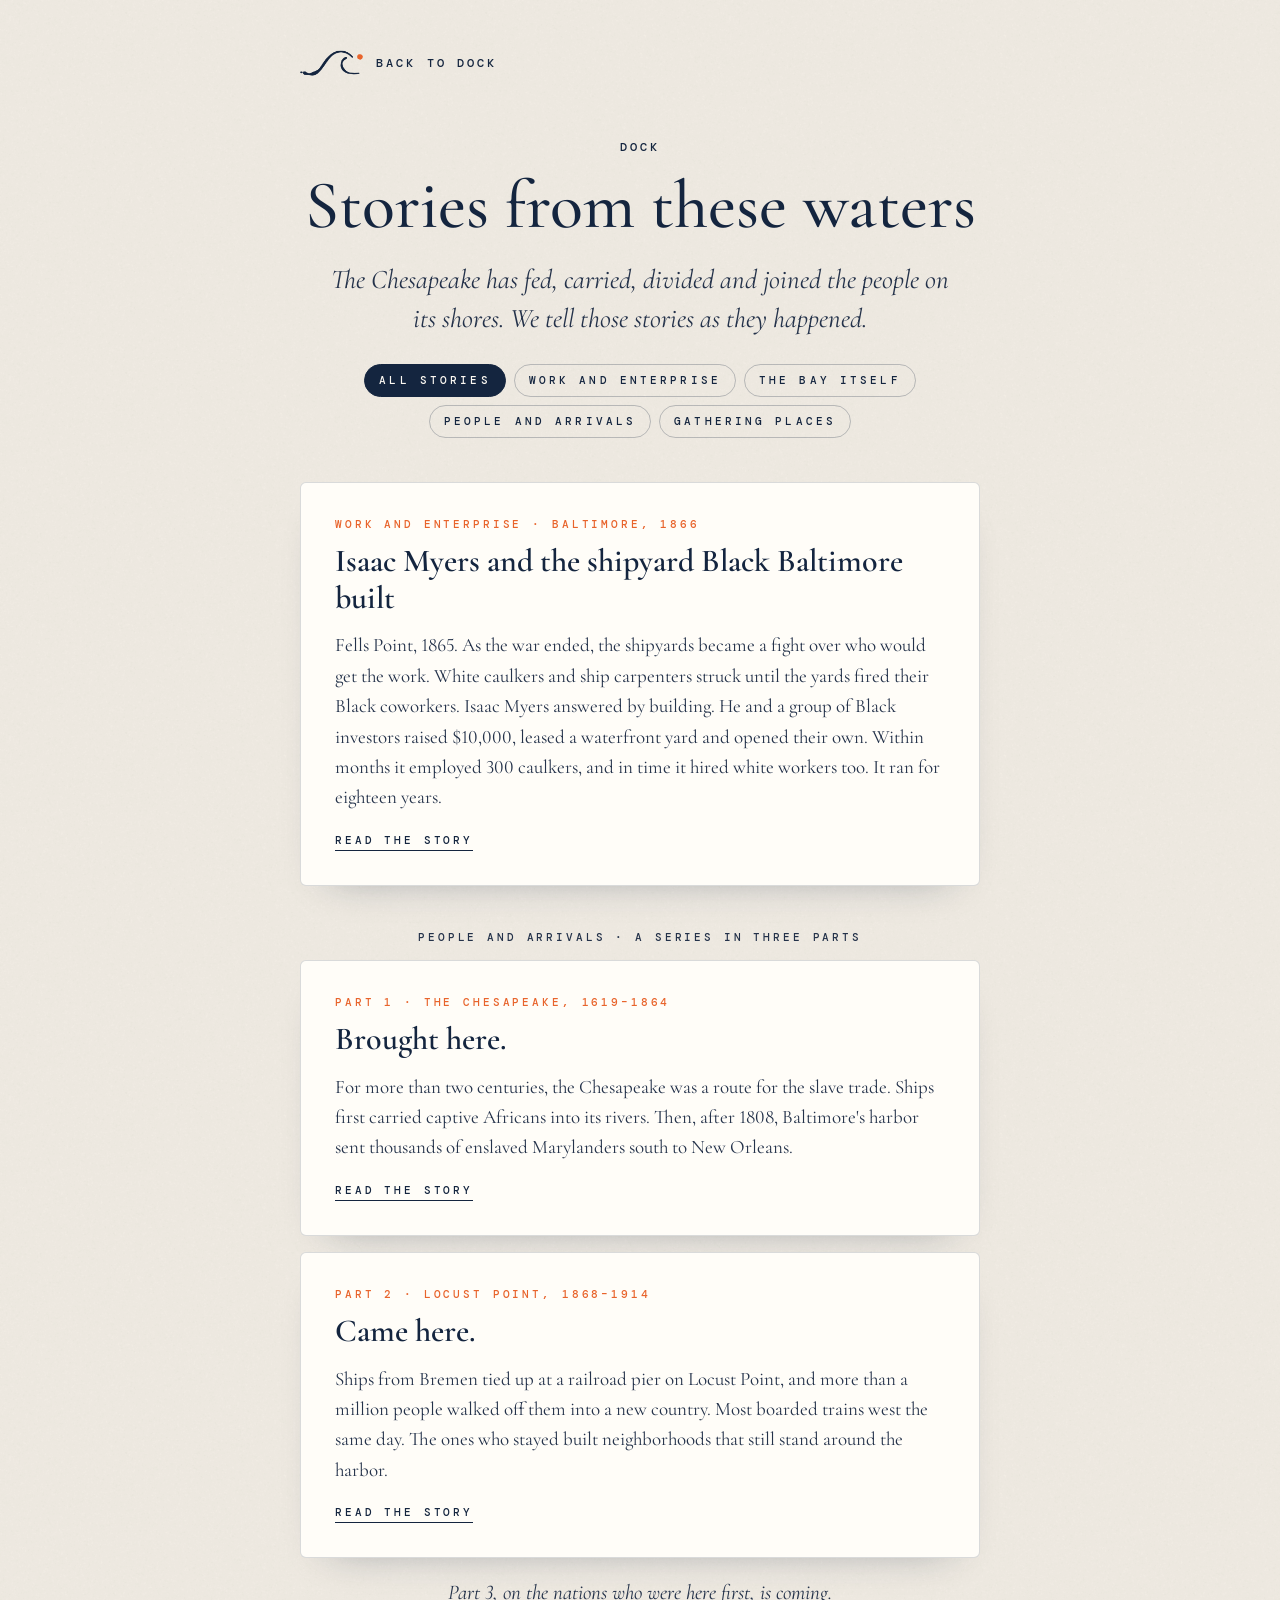
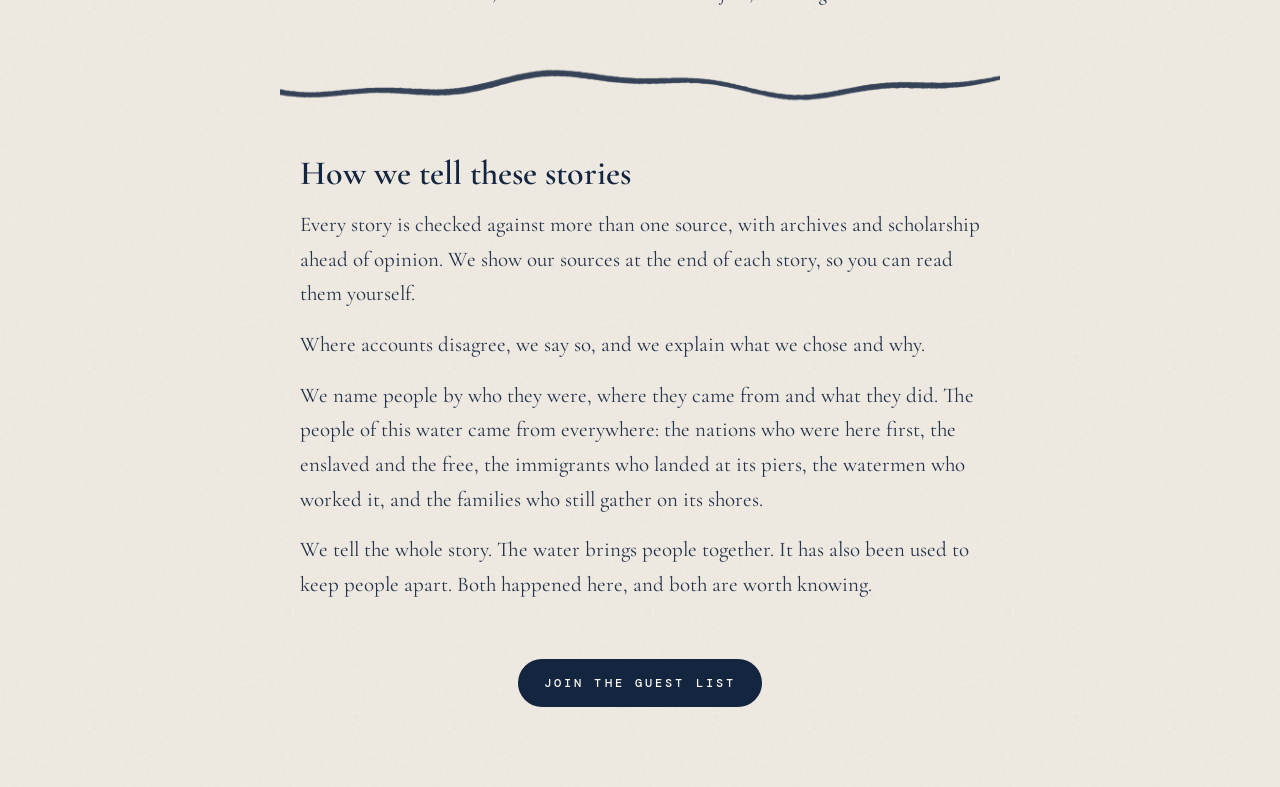
==== stories/index.html @ b16227e6 "Stories index: topic chips filter stories; swipe row on phones Co-Authored-By: Claude Opus 5.5 <nore" ====
<!doctype html>
<html lang="en">
<head>
<meta charset="utf-8">
<meta name="viewport" content="width=device-width, initial-scale=1">
<title>Stories from these waters · Dock</title>
<meta name="description" content="The Chesapeake has fed, carried, divided and joined the people on its shores. Dock tells those stories as they happened.">
<meta property="og:title" content="Stories from these waters">
<meta property="og:description" content="The Chesapeake has fed, carried, divided and joined the people on its shores. We tell those stories as they happened.">
<meta property="og:image" content="https://thedock.life/assets/share.jpg">
<link rel="icon" href="/assets/favicon.svg" type="image/svg+xml">
<link rel="preconnect" href="https://fonts.googleapis.com">
<link rel="preconnect" href="https://fonts.gstatic.com" crossorigin>
<link rel="stylesheet" href="https://fonts.googleapis.com/css2?family=Cormorant+Garamond:ital,wght@0,500;0,600;1,500&family=DM+Mono:wght@500&family=Pinyon+Script&display=swap">
<style>
*{box-sizing:border-box;margin:0;padding:0}
body{background:#F6F1E8 url(/assets/paper.png);background-blend-mode:multiply;color:#14253F;font-family:'Cormorant Garamond',Georgia,serif;font-variant-numeric:lining-nums;-webkit-font-smoothing:antialiased}
main{max-width:720px;margin:0 auto;padding:48px 20px 80px}
.k{font-family:'DM Mono',ui-monospace,monospace;font-weight:500;text-transform:uppercase;letter-spacing:.26em;font-size:12px}
a{color:inherit;text-underline-offset:3px}
.home{display:inline-flex;align-items:center;gap:12px;text-decoration:none}
.home svg{width:64px;height:auto}
header{margin:56px 0 44px;text-align:center}
h1{font-weight:500;font-size:clamp(44px,8vw,68px);line-height:1.04;margin:16px 0 18px}
.promise{font-style:italic;font-size:clamp(22px,3vw,27px);line-height:1.45;color:#24324A;max-width:620px;margin:0 auto}
.topics{display:flex;flex-wrap:wrap;justify-content:center;gap:8px;margin-top:26px}
.topics button{font:inherit;letter-spacing:inherit;text-transform:inherit;color:#14253F;background:transparent;border:1px solid rgba(20,37,63,.25);border-radius:999px;padding:9px 14px;font-size:10.5px;cursor:pointer;transition:background .25s ease,color .25s ease,border-color .25s ease}
@media (max-width:560px){
.topics{flex-wrap:nowrap;justify-content:flex-start;overflow-x:auto;margin:26px -20px 0;padding:2px 20px 6px;scrollbar-width:none;-webkit-overflow-scrolling:touch;scroll-snap-type:x proximity}
.topics::-webkit-scrollbar{display:none}
.topics button{flex:0 0 auto;scroll-snap-align:start}
}
.topics button:hover{border-color:#14253F}
.topics button[aria-pressed="true"]{background:#14253F;color:#FBF8F2;border-color:#14253F}
.topics button:focus-visible{outline:2px solid #E8642C;outline-offset:2px}
.grp{transition:opacity .35s ease}
.grp+.grp{margin-top:0}
.grp[data-topic="work"]+.grp .series{margin-top:44px}
.grp.empty{display:none}
.list.filtered .grp.empty.on{display:block}
.list.filtered .grp.empty.on .soon{margin-top:0;padding:28px 0 8px}
.list.filtered .grp:not(.on){display:none}
.list.filtered .grp.on .series{margin-top:0}
.list.fade .grp{opacity:0}
.storycard{display:block;text-decoration:none;color:inherit;background:#FFFDF8;border:1px solid rgba(20,37,63,.16);border-radius:6px;padding:clamp(22px,5vw,34px);box-shadow:0 18px 40px -30px rgba(20,37,63,.45);transition:transform .3s ease,box-shadow .3s ease}
.storycard:hover{transform:translateY(-2px);box-shadow:0 22px 44px -28px rgba(20,37,63,.5)}
.storycard .tag{display:block;color:#E8642C;font-size:11px}
.storycard .t{display:block;font-weight:600;font-size:clamp(26px,4vw,32px);line-height:1.15;margin:12px 0 14px}
.storycard .x{display:block;font-size:19px;line-height:1.6;color:#24324A}
.storycard .go{display:inline-block;margin-top:20px;border-bottom:1px solid currentColor;padding-bottom:3px;font-size:11px}
.series{text-align:center;margin:44px 0 16px;color:#24324A;font-size:11px}
.storycard+.storycard{margin-top:16px}
.soon{margin-top:22px;text-align:center;font-style:italic;font-size:21px;color:#24324A}
.divider{display:block;width:calc(100% + 40px);margin:60px -20px 0;max-height:40px;object-fit:cover;opacity:.85}
h2{font-weight:600;font-size:clamp(28px,4vw,34px);margin:48px 0 14px}
.how p{font-size:21px;line-height:1.65;color:#24324A}
.how p+p{margin-top:16px}
.end{margin-top:56px;text-align:center}
.end a{display:inline-block;text-decoration:none;color:#FBF8F2;background:#14253F;border-radius:999px;padding:16px 26px}
</style>
</head>
<body>
<main>
  <a class="home k" href="/"><svg viewBox="-2 0 274 128" aria-hidden="true"><image href="/assets/web-stroke-navy.png" x="-2" y="0" width="274" height="128"/><image href="/assets/web-dot.png" x="-2" y="0" width="274" height="128"/></svg>Back to Dock</a>

  <header>
    <div class="k">Dock</div>
    <h1>Stories from these waters</h1>
    <p class="promise">The Chesapeake has fed, carried, divided and joined the people on its shores. We tell those stories as they happened.</p>
    <div class="topics k" role="group" aria-label="Filter stories by topic">
      <button type="button" data-f="all" aria-pressed="true">All stories</button>
      <button type="button" data-f="work" aria-pressed="false">Work and enterprise</button>
      <button type="button" data-f="bay" aria-pressed="false">The Bay itself</button>
      <button type="button" data-f="people" aria-pressed="false">People and arrivals</button>
      <button type="button" data-f="gathering" aria-pressed="false">Gathering places</button>
    </div>
  </header>

  <div class="list" id="list">
  <div class="grp" data-topic="work">
  <a class="storycard" href="/stories/isaac-myers">
    <span class="k tag">Work and enterprise · <span style="white-space:nowrap">Baltimore, 1866</span></span>
    <span class="t">Isaac Myers and the shipyard Black Baltimore built</span>
    <span class="x">Fells Point, 1865. As the war ended, the shipyards became a fight over who would get the work. White caulkers and ship carpenters struck until the yards fired their Black coworkers. Isaac Myers answered by building. He and a group of Black investors raised $10,000, leased a waterfront yard and opened their own. Within months it employed 300 caulkers, and in time it hired white workers too. It ran for eighteen years.</span>
    <span class="k go">Read the story</span>
  </a>
  </div>
  <div class="grp" data-topic="people">
  <p class="series k">People and arrivals · a series in three parts</p>
  <a class="storycard" href="/stories/brought-here">
    <span class="k tag"><span style="white-space:nowrap">Part 1 · The Chesapeake,</span> <span style="white-space:nowrap">1619–1864</span></span>
    <span class="t">Brought here.</span>
    <span class="x">For more than two centuries, the Chesapeake was a route for the slave trade. Ships first carried captive Africans into its rivers. Then, after 1808, Baltimore's harbor sent thousands of enslaved Marylanders south to New Orleans.</span>
    <span class="k go">Read the story</span>
  </a>
  <a class="storycard" href="/stories/came-here">
    <span class="k tag">Part 2 · Locust Point, 1868–1914</span>
    <span class="t">Came here.</span>
    <span class="x">Ships from Bremen tied up at a railroad pier on Locust Point, and more than a million people walked off them into a new country. Most boarded trains west the same day. The ones who stayed built neighborhoods that still stand around the harbor.</span>
    <span class="k go">Read the story</span>
  </a>
  <p class="soon">Part 3, on the nations who were here first, is coming.</p>
  </div>
  <div class="grp empty" data-topic="bay"><p class="soon">The first story on the Bay itself is coming.</p></div>
  <div class="grp empty" data-topic="gathering"><p class="soon">The first story on gathering places is coming.</p></div>
  </div>

  <img class="divider" src="/assets/horizon.png" alt="">

  <section class="how">
    <h2>How we tell these stories</h2>
    <p>Every story is checked against more than one source, with archives and scholarship ahead of opinion. We show our sources at the end of each story, so you can read them yourself.</p>
    <p>Where accounts disagree, we say so, and we explain what we chose and why.</p>
    <p>We name people by who they were, where they came from and what they did. The people of this water came from everywhere: the nations who were here first, the enslaved and the free, the immigrants who landed at its piers, the watermen who worked it, and the families who still gather on its shores.</p>
    <p>We tell the whole story. The water brings people together. It has also been used to keep people apart. Both happened here, and both are worth knowing.</p>
  </section>

  <div class="end"><a class="k" href="/#join">Join the guest list</a></div>
</main>
<script>
(function(){
  var list=document.getElementById('list'),btns=[].slice.call(document.querySelectorAll('.topics button')),grps=[].slice.call(list.querySelectorAll('.grp'));
  function apply(f,push){
    btns.forEach(function(b){b.setAttribute('aria-pressed',b.dataset.f===f?'true':'false')});
    list.classList.add('fade');
    setTimeout(function(){
      list.classList.toggle('filtered',f!=='all');
      grps.forEach(function(g){g.classList.toggle('on',g.dataset.topic===f)});
      list.classList.remove('fade');
    },180);
    if(push){try{history.replaceState(null,'',f==='all'?location.pathname:'#'+f)}catch(e){}}
  }
  btns.forEach(function(b){b.addEventListener('click',function(){apply(b.dataset.f,true)})});
  var h=location.hash.slice(1);
  if(['work','bay','people','gathering'].indexOf(h)>-1)apply(h,false);
})();
</script>
</body>
</html>
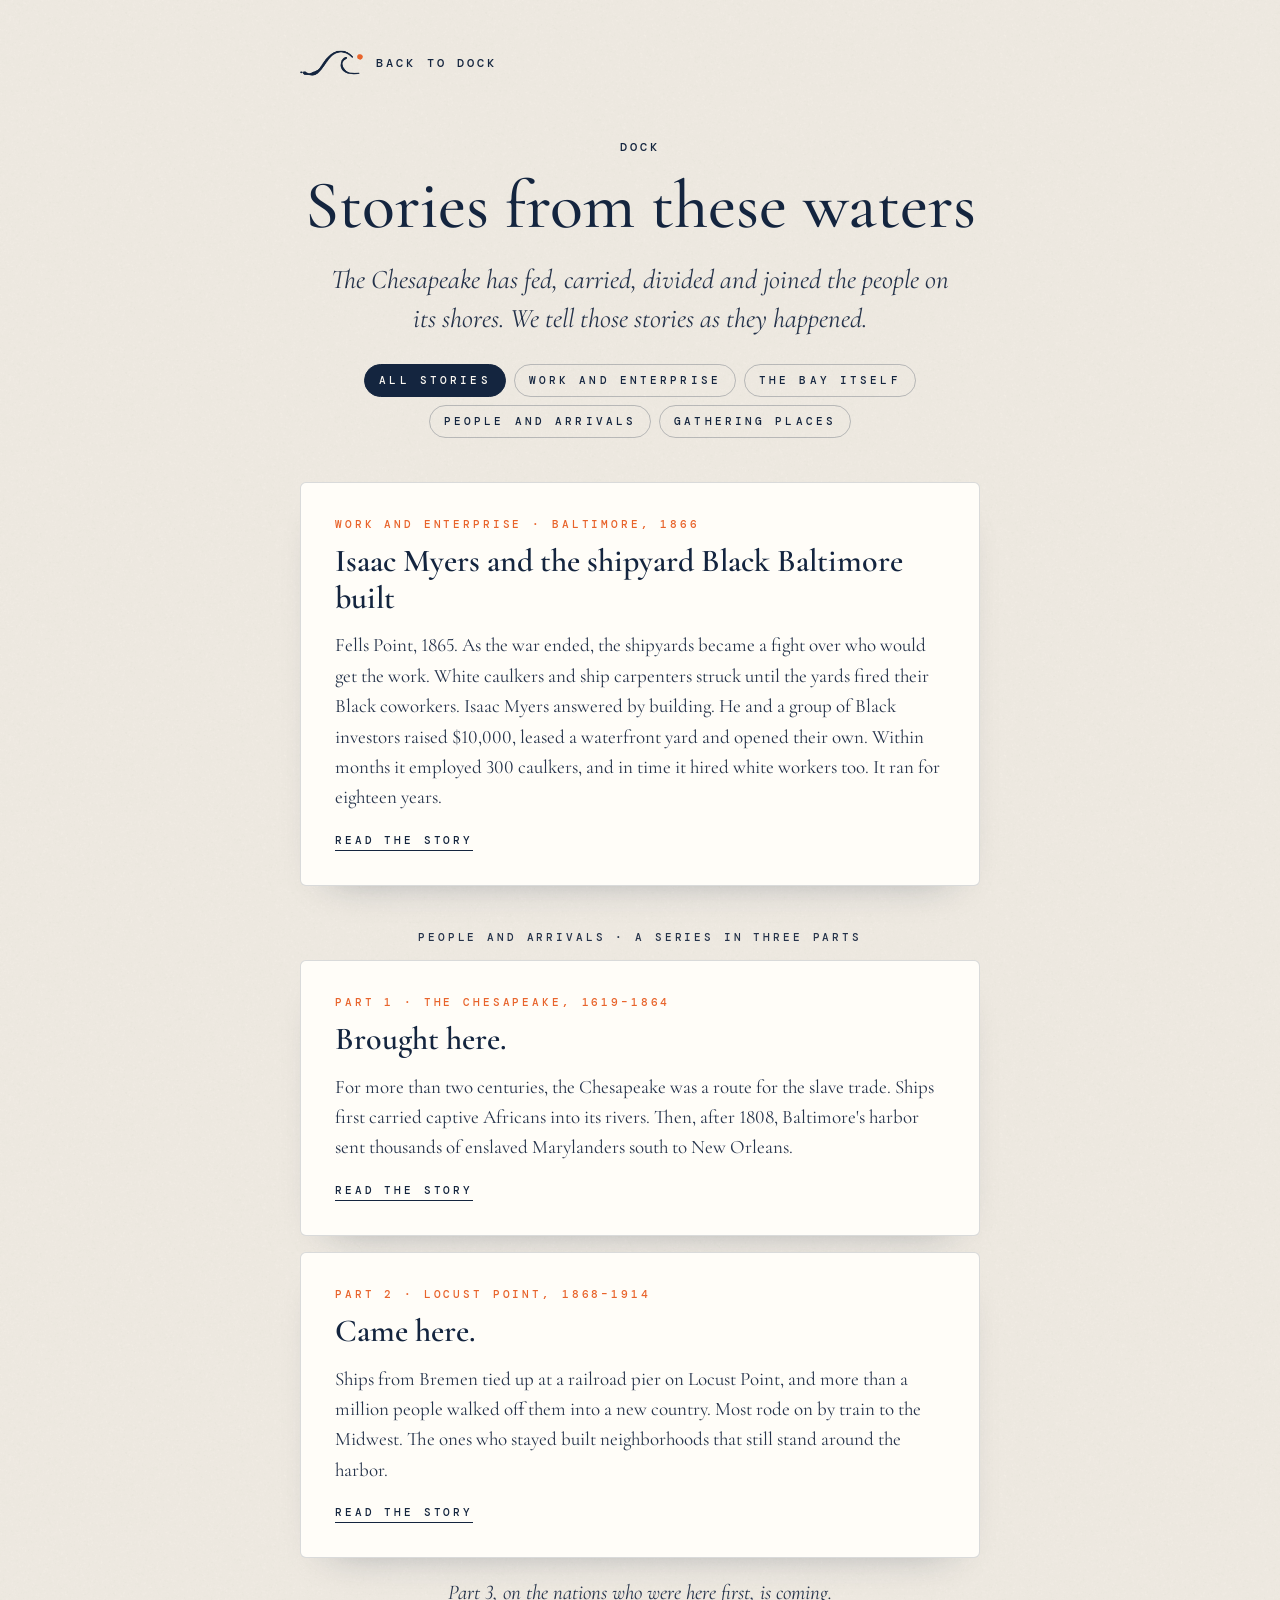
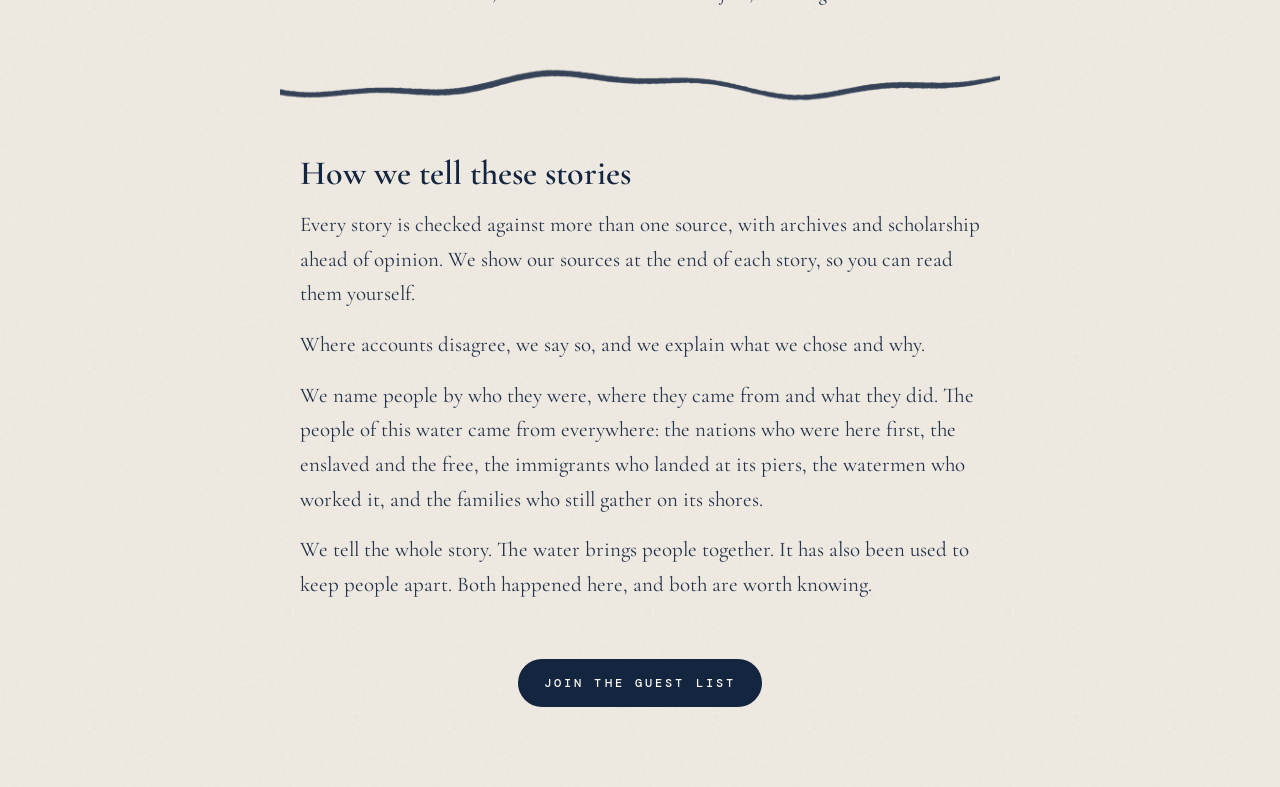
==== commit 12543ede: "Citations: re-point, add sources and trim details per citation check Co-Authored-By: Claude Opus 5.5" ====
--- a/stories/index.html
+++ b/stories/index.html
@@ -96,7 +96,7 @@
   <a class="storycard" href="/stories/came-here">
     <span class="k tag">Part 2 · Locust Point, 1868–1914</span>
     <span class="t">Came here.</span>
-    <span class="x">Ships from Bremen tied up at a railroad pier on Locust Point, and more than a million people walked off them into a new country. Most boarded trains west the same day. The ones who stayed built neighborhoods that still stand around the harbor.</span>
+    <span class="x">Ships from Bremen tied up at a railroad pier on Locust Point, and more than a million people walked off them into a new country. Most rode on by train to the Midwest. The ones who stayed built neighborhoods that still stand around the harbor.</span>
     <span class="k go">Read the story</span>
   </a>
   <p class="soon">Part 3, on the nations who were here first, is coming.</p>
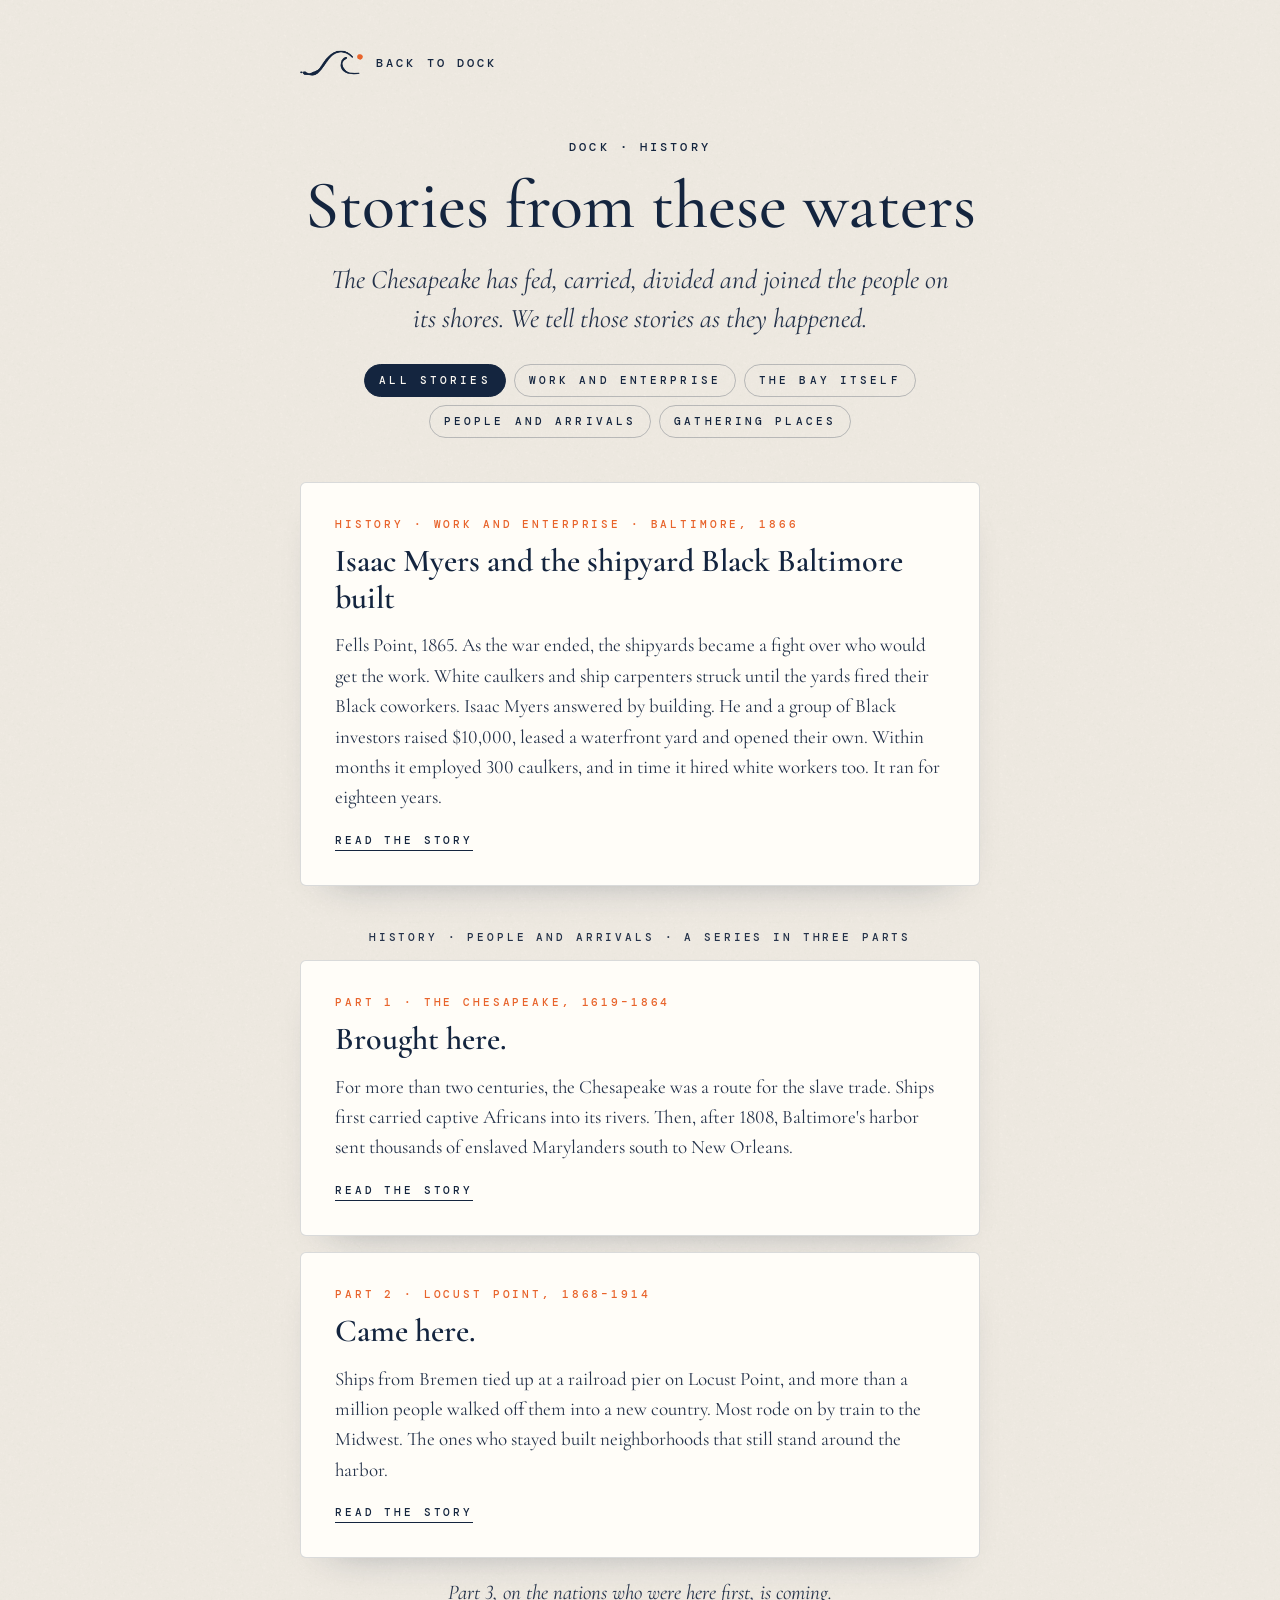
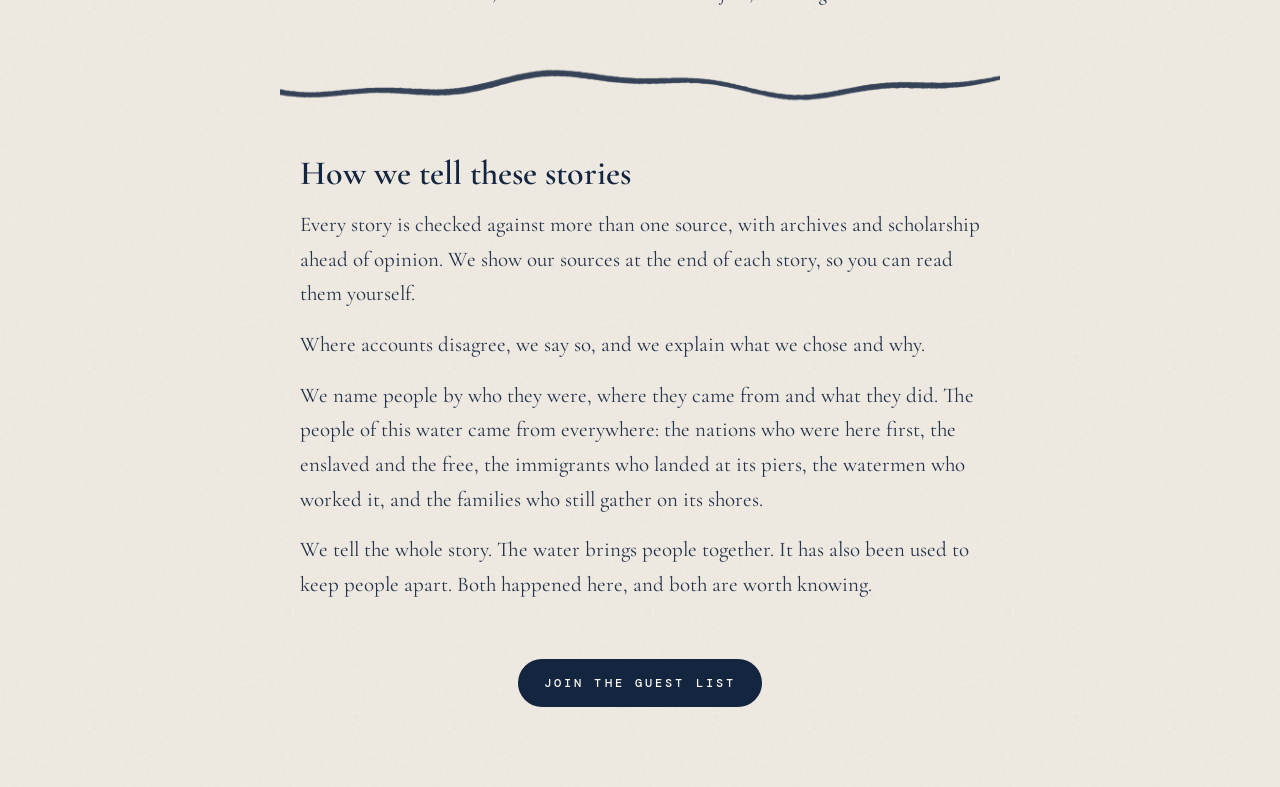
==== commit 8dab2277: "Label stories as History across series pages, index and home Co-Authored-By: Claude Opus 5.5 <norepl" ====
--- a/stories/index.html
+++ b/stories/index.html
@@ -64,7 +64,7 @@
   <a class="home k" href="/"><svg viewBox="-2 0 274 128" aria-hidden="true"><image href="/assets/web-stroke-navy.png" x="-2" y="0" width="274" height="128"/><image href="/assets/web-dot.png" x="-2" y="0" width="274" height="128"/></svg>Back to Dock</a>
 
   <header>
-    <div class="k">Dock</div>
+    <div class="k">Dock · History</div>
     <h1>Stories from these waters</h1>
     <p class="promise">The Chesapeake has fed, carried, divided and joined the people on its shores. We tell those stories as they happened.</p>
     <div class="topics k" role="group" aria-label="Filter stories by topic">
@@ -79,14 +79,14 @@
   <div class="list" id="list">
   <div class="grp" data-topic="work">
   <a class="storycard" href="/stories/isaac-myers">
-    <span class="k tag">Work and enterprise · <span style="white-space:nowrap">Baltimore, 1866</span></span>
+    <span class="k tag">History · Work and enterprise · <span style="white-space:nowrap">Baltimore, 1866</span></span>
     <span class="t">Isaac Myers and the shipyard Black Baltimore built</span>
     <span class="x">Fells Point, 1865. As the war ended, the shipyards became a fight over who would get the work. White caulkers and ship carpenters struck until the yards fired their Black coworkers. Isaac Myers answered by building. He and a group of Black investors raised $10,000, leased a waterfront yard and opened their own. Within months it employed 300 caulkers, and in time it hired white workers too. It ran for eighteen years.</span>
     <span class="k go">Read the story</span>
   </a>
   </div>
   <div class="grp" data-topic="people">
-  <p class="series k">People and arrivals · a series in three parts</p>
+  <p class="series k">History · People and arrivals · a series in three parts</p>
   <a class="storycard" href="/stories/brought-here">
     <span class="k tag"><span style="white-space:nowrap">Part 1 · The Chesapeake,</span> <span style="white-space:nowrap">1619–1864</span></span>
     <span class="t">Brought here.</span>
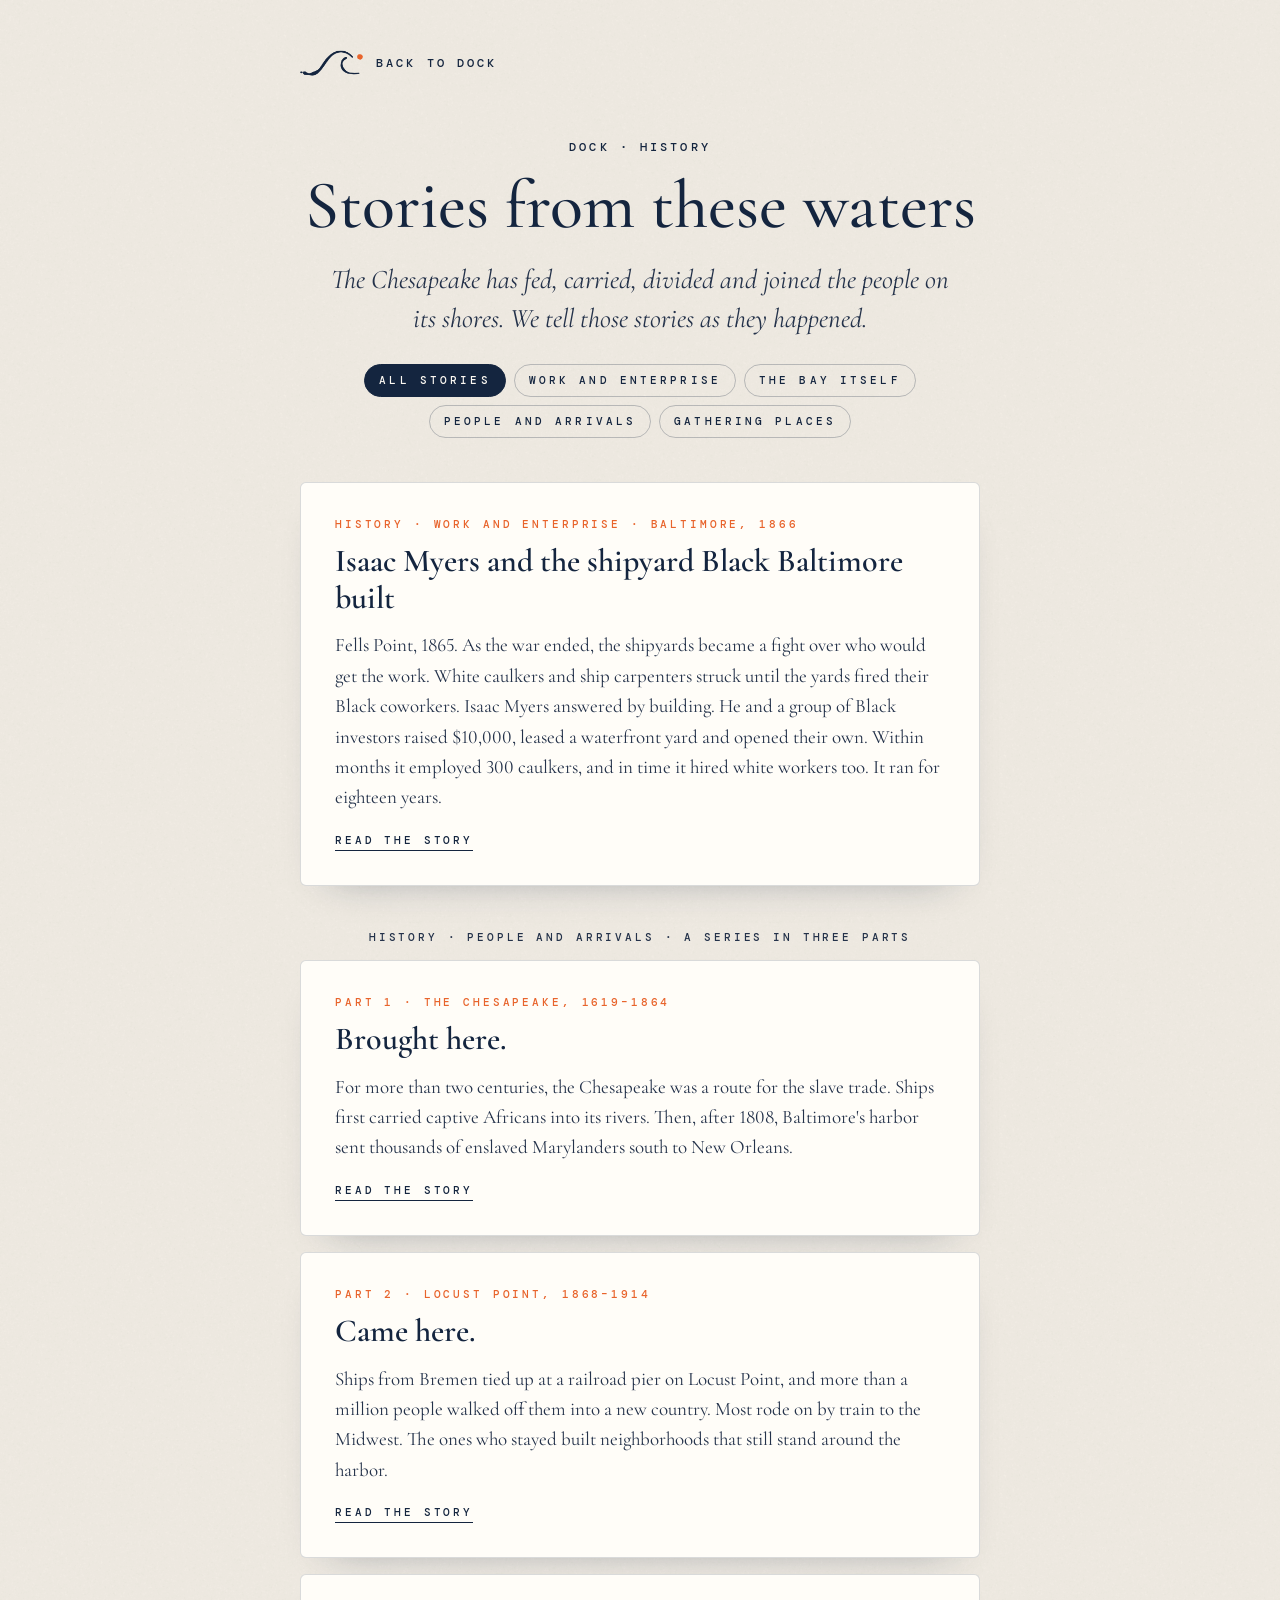
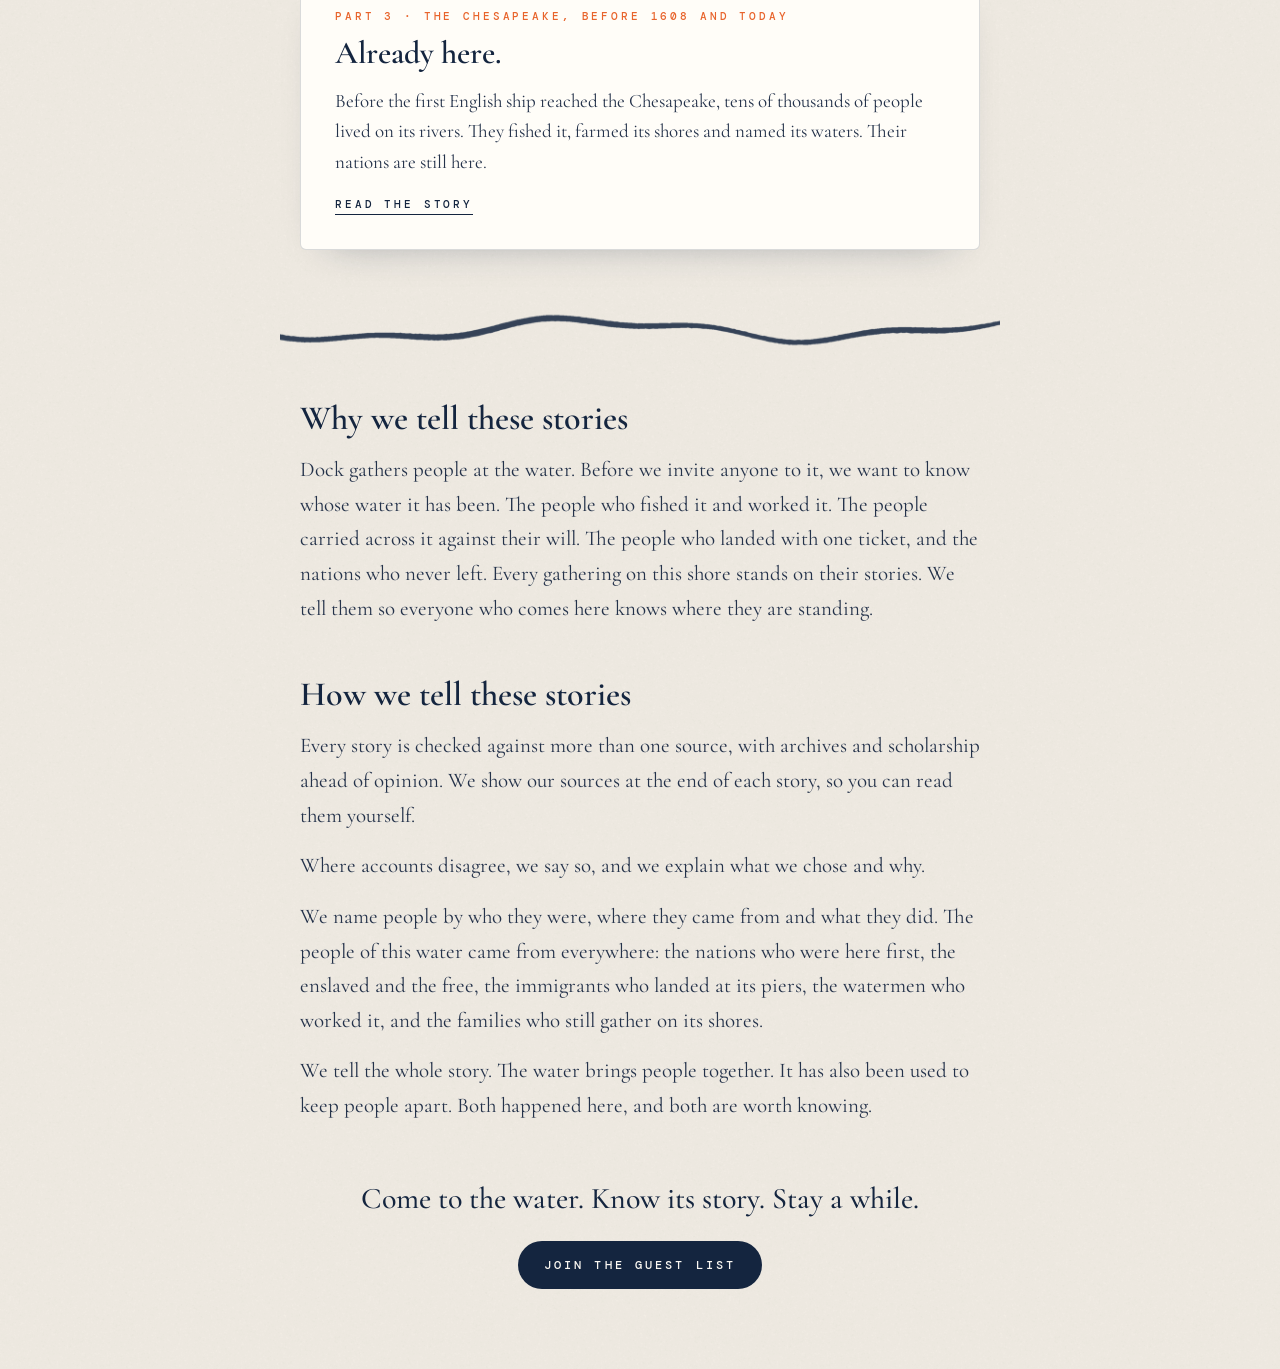
==== commit 78efb5e1: "Draft Part 3 Already here, why we tell these stories, short-form line (pending fact-check) Co-Author" ====
--- a/stories/index.html
+++ b/stories/index.html
@@ -56,6 +56,7 @@
 .how p{font-size:21px;line-height:1.65;color:#24324A}
 .how p+p{margin-top:16px}
 .end{margin-top:56px;text-align:center}
+.three3{font-size:clamp(24px,3.4vw,30px);font-weight:500;margin-bottom:24px}
 .end a{display:inline-block;text-decoration:none;color:#FBF8F2;background:#14253F;border-radius:999px;padding:16px 26px}
 </style>
 </head>
@@ -99,13 +100,23 @@
     <span class="x">Ships from Bremen tied up at a railroad pier on Locust Point, and more than a million people walked off them into a new country. Most rode on by train to the Midwest. The ones who stayed built neighborhoods that still stand around the harbor.</span>
     <span class="k go">Read the story</span>
   </a>
-  <p class="soon">Part 3, on the nations who were here first, is coming.</p>
+  <a class="storycard" href="/stories/already-here">
+    <span class="k tag">Part 3 · <span style="white-space:nowrap">The Chesapeake, before 1608</span> <span style="white-space:nowrap">and today</span></span>
+    <span class="t">Already here.</span>
+    <span class="x">Before the first English ship reached the Chesapeake, tens of thousands of people lived on its rivers. They fished it, farmed its shores and named its waters. Their nations are still here.</span>
+    <span class="k go">Read the story</span>
+  </a>
   </div>
   <div class="grp empty" data-topic="bay"><p class="soon">The first story on the Bay itself is coming.</p></div>
   <div class="grp empty" data-topic="gathering"><p class="soon">The first story on gathering places is coming.</p></div>
   </div>
 
   <img class="divider" src="/assets/horizon.png" alt="">
+
+  <section class="how">
+    <h2>Why we tell these stories</h2>
+    <p>Dock gathers people at the water. Before we invite anyone to it, we want to know whose water it has been. The people who fished it and worked it. The people carried across it against their will. The people who landed with one ticket, and the nations who never left. Every gathering on this shore stands on their stories. We tell them so everyone who comes here knows where they are standing.</p>
+  </section>
 
   <section class="how">
     <h2>How we tell these stories</h2>
@@ -115,7 +126,7 @@
     <p>We tell the whole story. The water brings people together. It has also been used to keep people apart. Both happened here, and both are worth knowing.</p>
   </section>
 
-  <div class="end"><a class="k" href="/#join">Join the guest list</a></div>
+  <div class="end"><p class="three3">Come to the water. Know its story. Stay a while.</p><a class="k" href="/#join">Join the guest list</a></div>
 </main>
 <script>
 (function(){
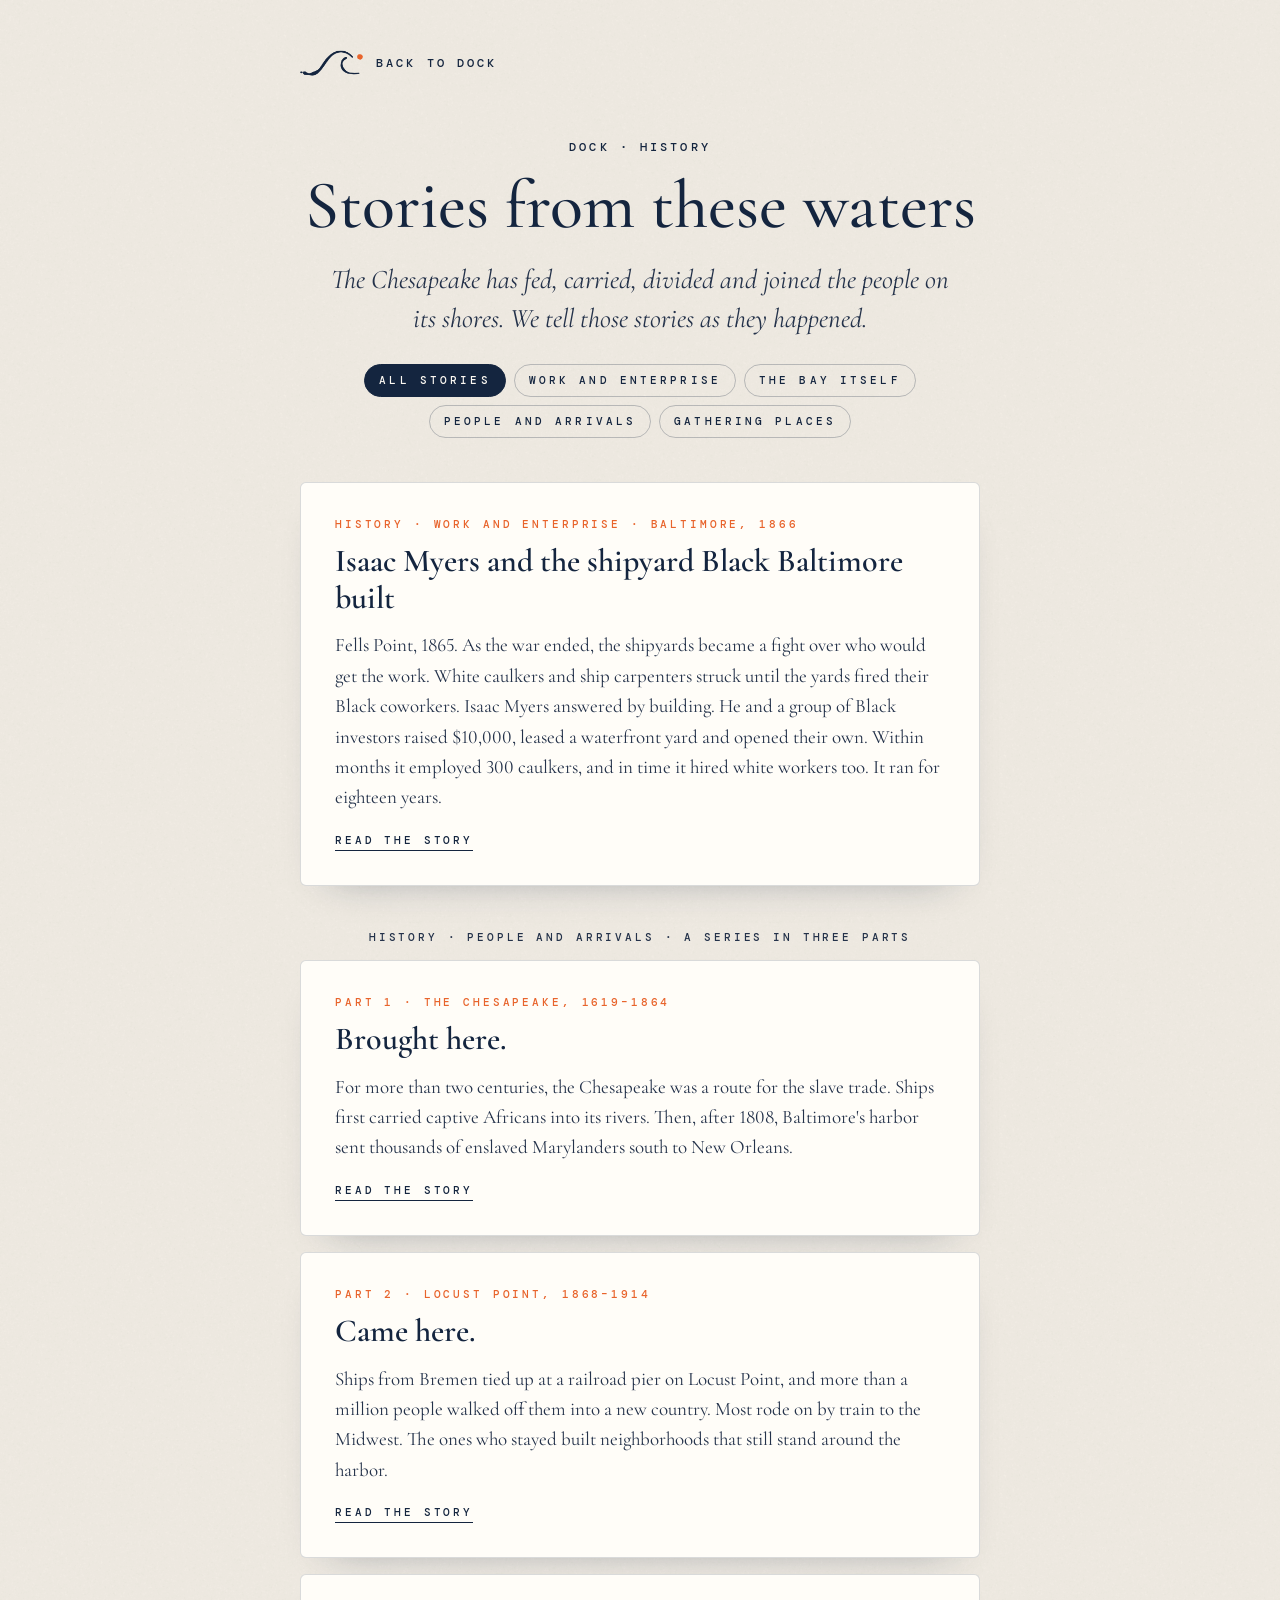
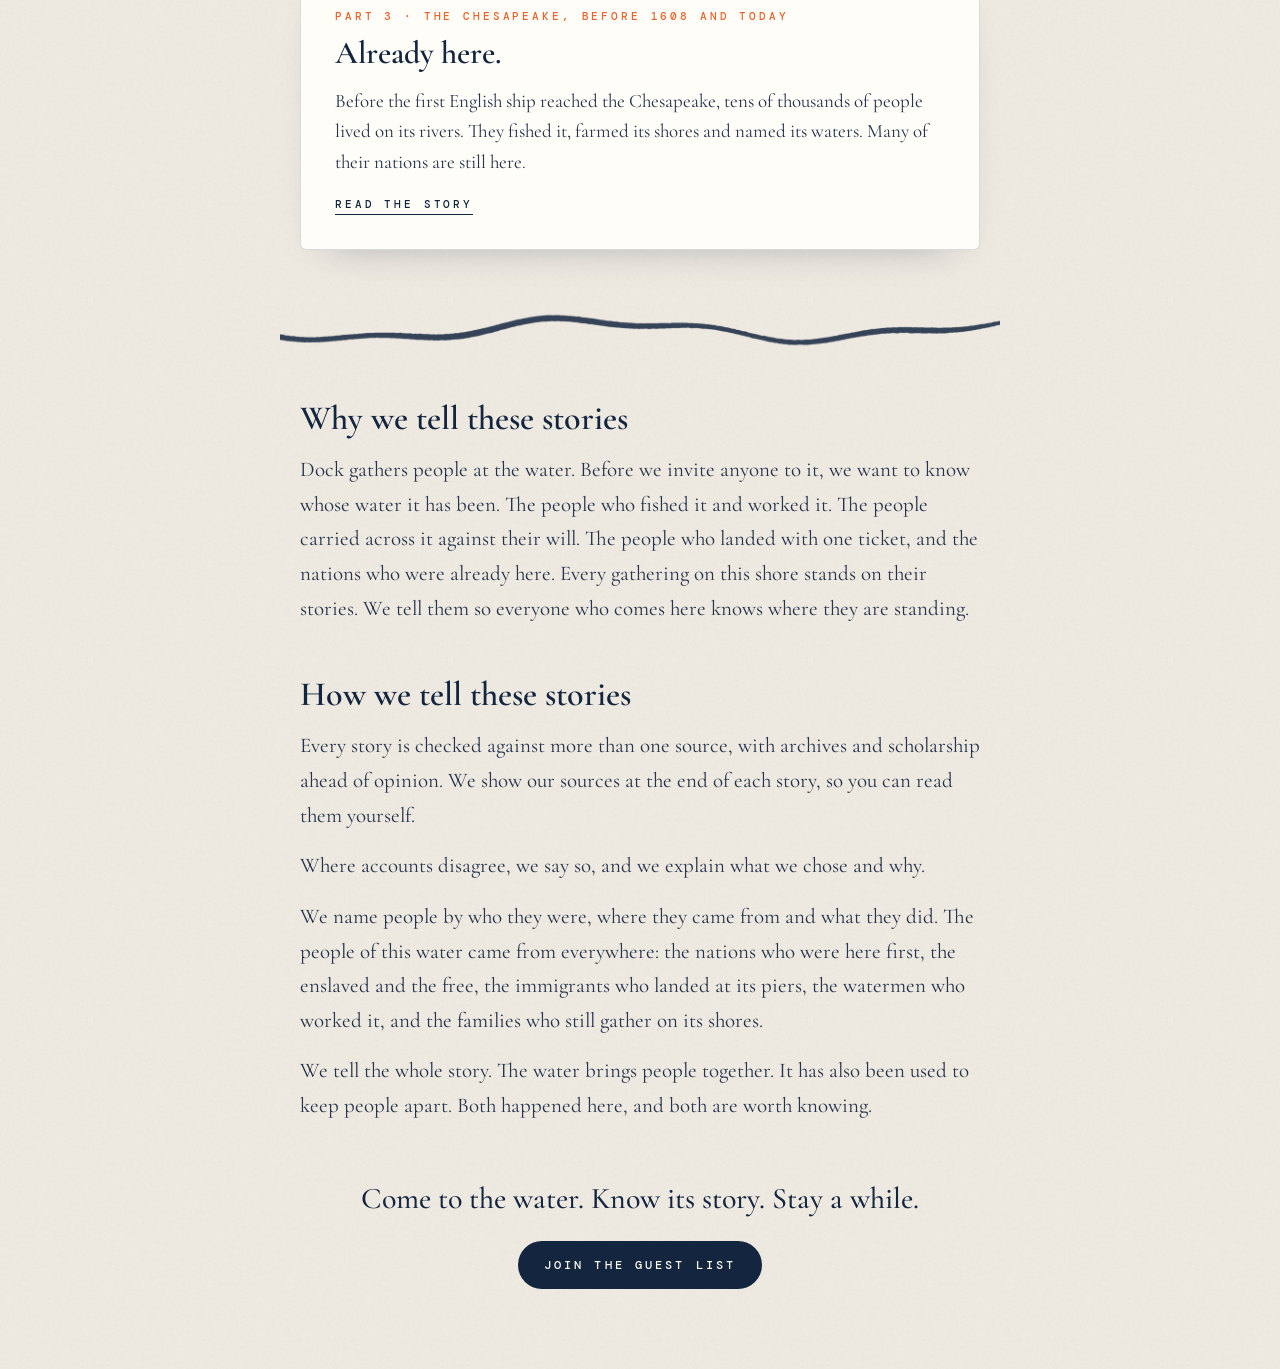
==== commit 3c0fef7e: "Part 3: apply fact-check corrections; why section wording; card label Co-Authored-By: Claude Opus 5." ====
--- a/stories/index.html
+++ b/stories/index.html
@@ -101,9 +101,9 @@
     <span class="k go">Read the story</span>
   </a>
   <a class="storycard" href="/stories/already-here">
-    <span class="k tag">Part 3 · <span style="white-space:nowrap">The Chesapeake, before 1608</span> <span style="white-space:nowrap">and today</span></span>
+    <span class="k tag"><span style="white-space:nowrap">Part 3 · The Chesapeake,</span> <span style="white-space:nowrap">before 1608 and today</span></span>
     <span class="t">Already here.</span>
-    <span class="x">Before the first English ship reached the Chesapeake, tens of thousands of people lived on its rivers. They fished it, farmed its shores and named its waters. Their nations are still here.</span>
+    <span class="x">Before the first English ship reached the Chesapeake, tens of thousands of people lived on its rivers. They fished it, farmed its shores and named its waters. Many of their nations are still here.</span>
     <span class="k go">Read the story</span>
   </a>
   </div>
@@ -115,7 +115,7 @@
 
   <section class="how">
     <h2>Why we tell these stories</h2>
-    <p>Dock gathers people at the water. Before we invite anyone to it, we want to know whose water it has been. The people who fished it and worked it. The people carried across it against their will. The people who landed with one ticket, and the nations who never left. Every gathering on this shore stands on their stories. We tell them so everyone who comes here knows where they are standing.</p>
+    <p>Dock gathers people at the water. Before we invite anyone to it, we want to know whose water it has been. The people who fished it and worked it. The people carried across it against their will. The people who landed with one ticket, and the nations who were already here. Every gathering on this shore stands on their stories. We tell them so everyone who comes here knows where they are standing.</p>
   </section>
 
   <section class="how">
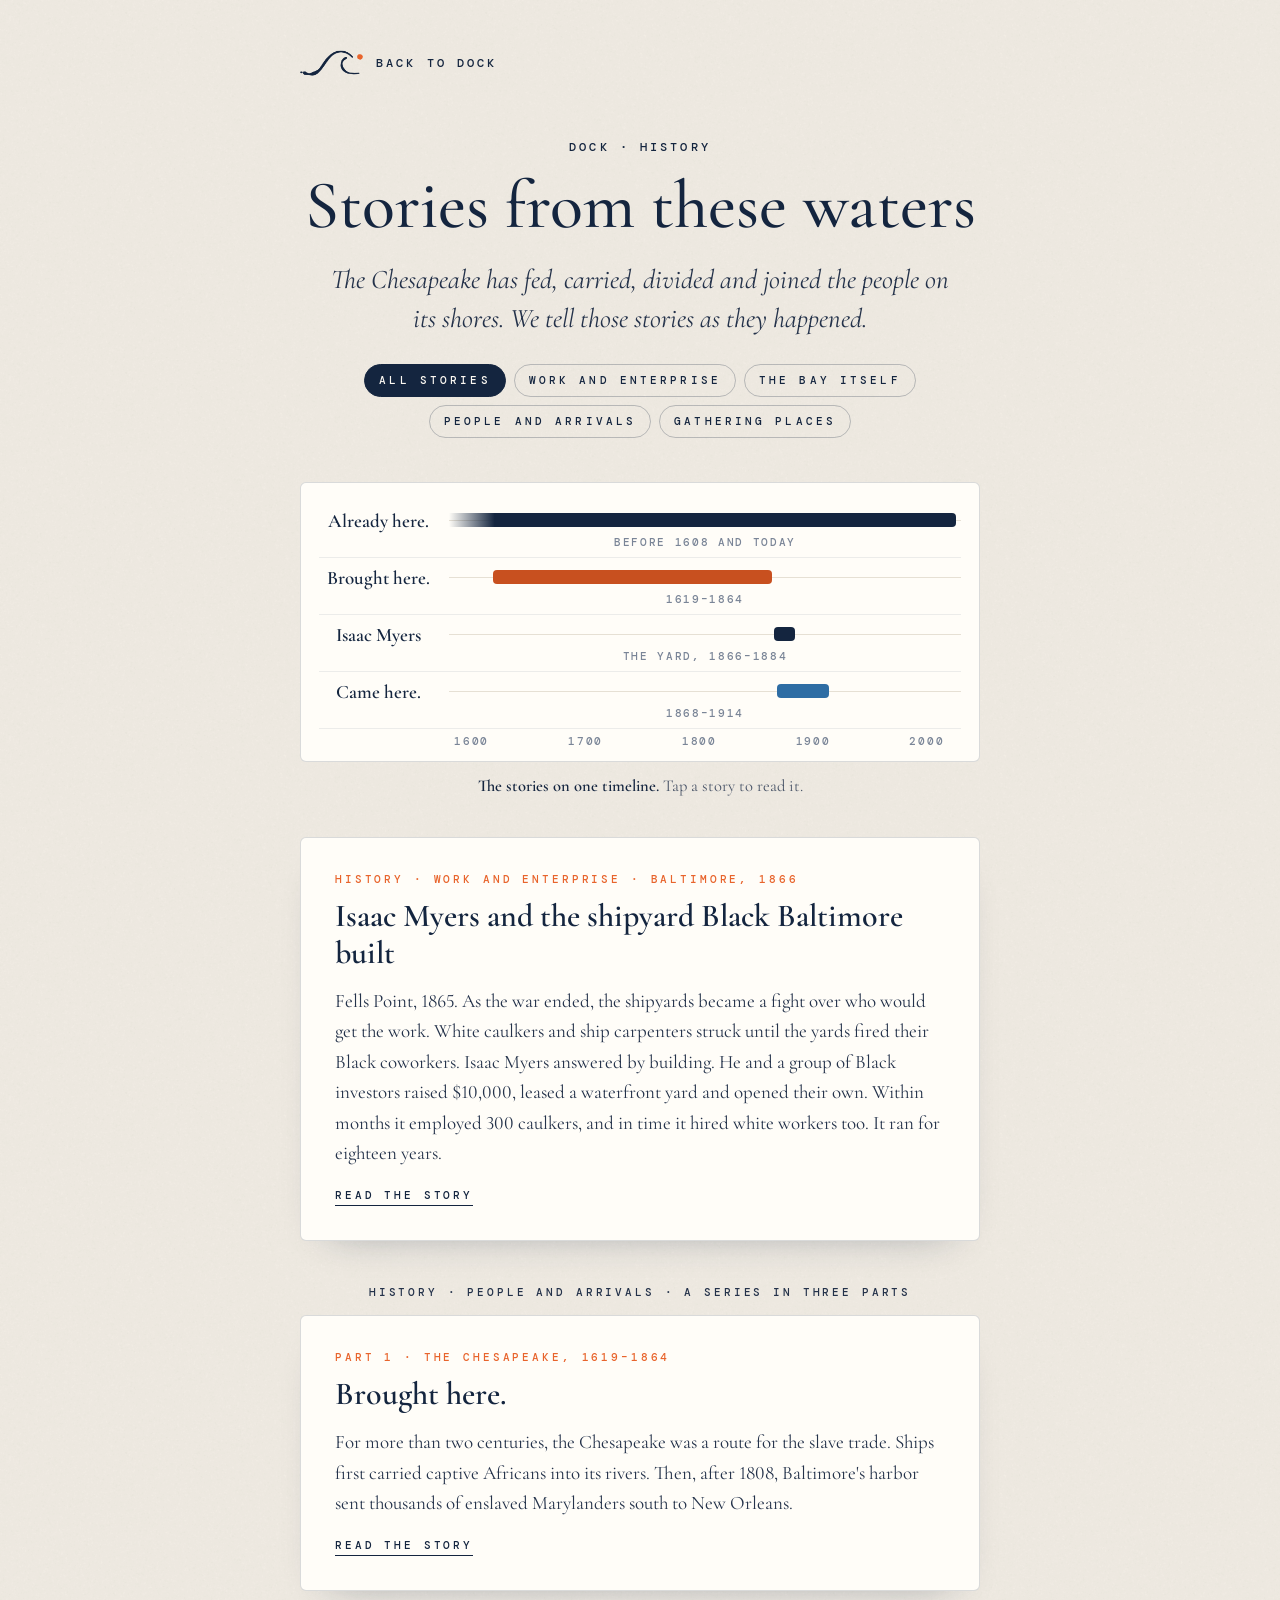
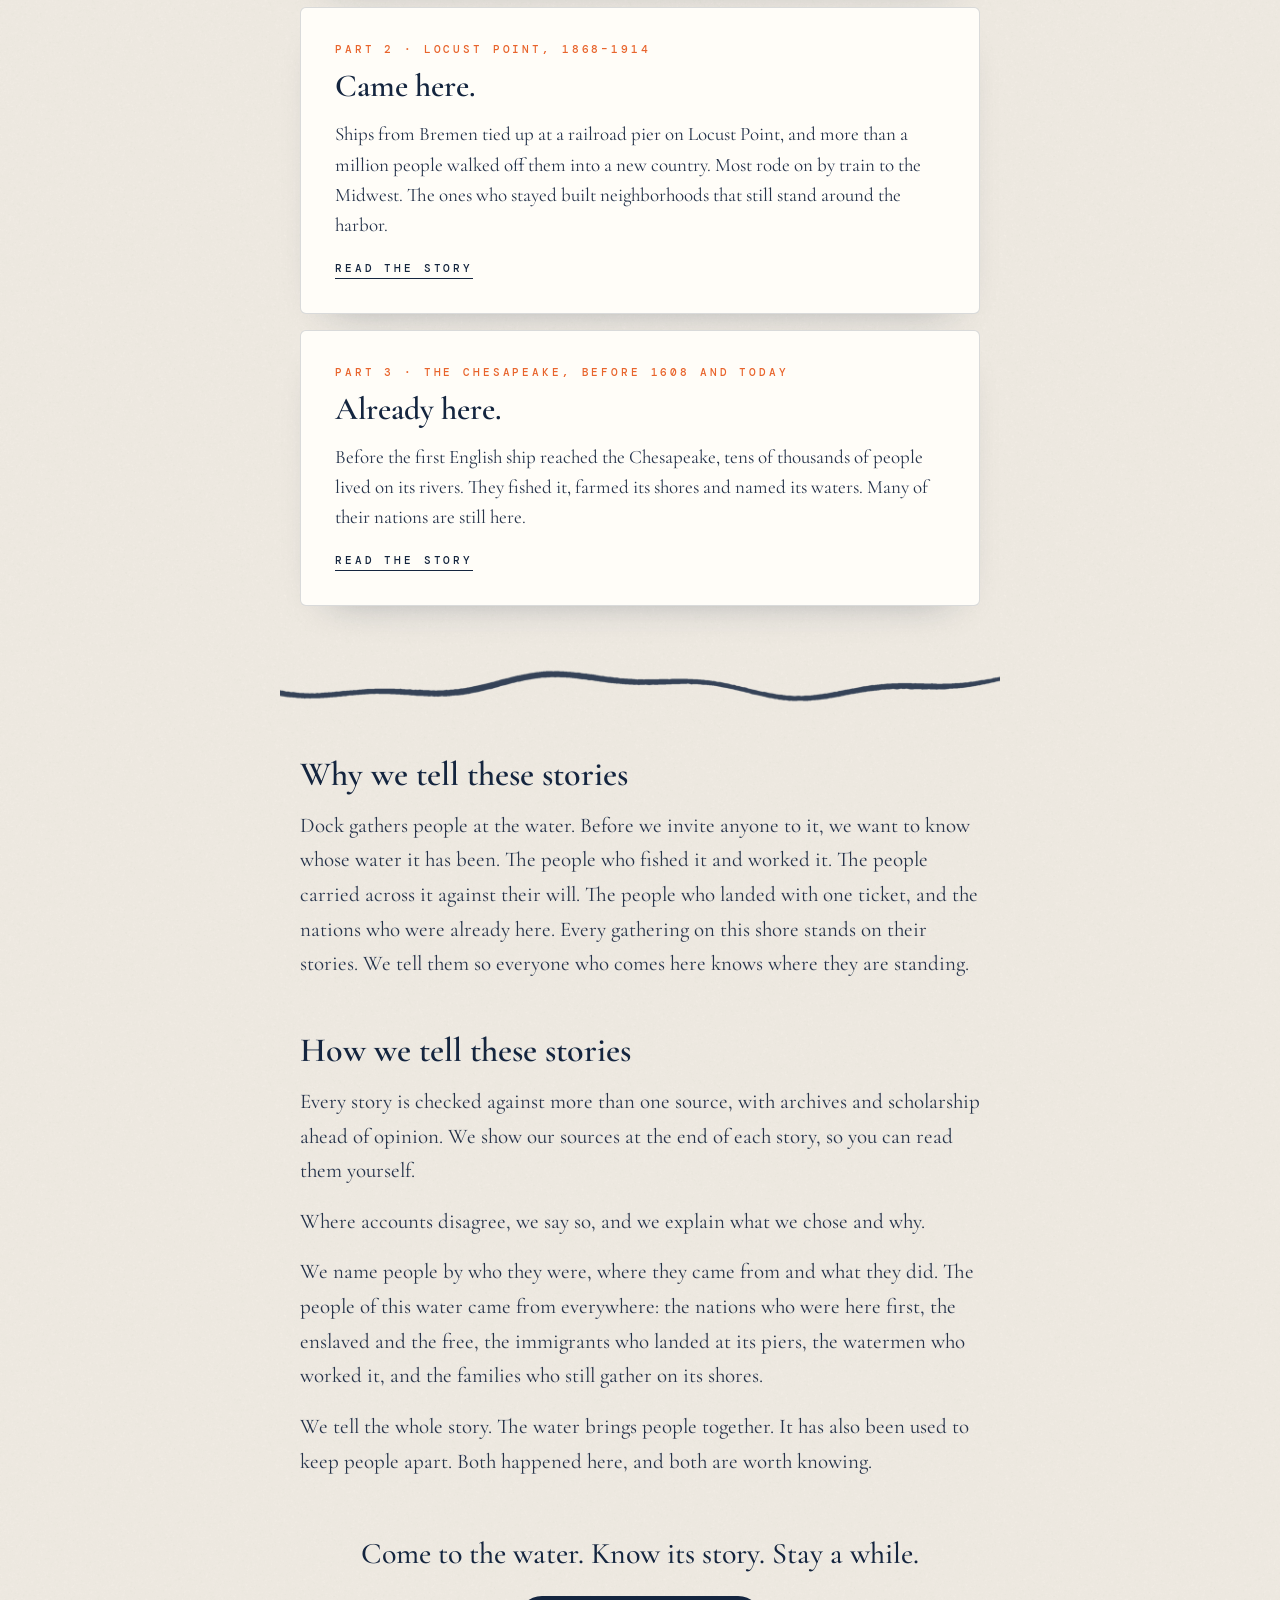
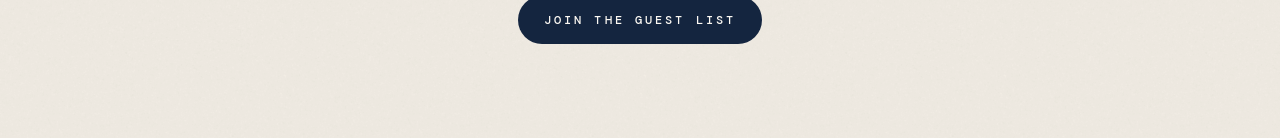
==== commit 959b9381: "Stories: maps, chart, journey diagram and timelines Co-Authored-By: Claude Opus 5.5 <noreply@anthrop" ====
--- a/stories/index.html
+++ b/stories/index.html
@@ -59,6 +59,7 @@
 .three3{font-size:clamp(24px,3.4vw,30px);font-weight:500;margin-bottom:24px}
 .end a{display:inline-block;text-decoration:none;color:#FBF8F2;background:#14253F;border-radius:999px;padding:16px 26px}
 </style>
+<link rel="stylesheet" href="/assets/figures.css">
 </head>
 <body>
 <main>
@@ -76,6 +77,8 @@
       <button type="button" data-f="gathering" aria-pressed="false">Gathering places</button>
     </div>
   </header>
+  <figure class="dfig series"><div class="tl" aria-label="The four stories on one timeline"><a class="trow al" href="/stories/already-here"><span class="tname">Already here.</span><span class="ttrack"><span class="tbar" style="left:0.00%;width:99.11%" data-tip="Already here. · Before 1608 and today"></span></span><span class="tlab k">Before 1608 and today</span></a><a class="trow br" href="/stories/brought-here"><span class="tname">Brought here.</span><span class="ttrack"><span class="tbar" style="left:8.67%;width:54.44%" data-tip="Brought here. · 1619–1864"></span></span><span class="tlab k">1619–1864</span></a><a class="trow my" href="/stories/isaac-myers"><span class="tname">Isaac Myers</span><span class="ttrack"><span class="tbar" style="left:63.56%;width:4.00%" data-tip="Isaac Myers · The yard, 1866–1884"></span></span><span class="tlab k">The yard, 1866–1884</span></a><a class="trow ca" href="/stories/came-here"><span class="tname">Came here.</span><span class="ttrack"><span class="tbar" style="left:64.00%;width:10.22%" data-tip="Came here. · 1868–1914"></span></span><span class="tlab k">1868–1914</span></a><div class="taxis k"><span style="left:4.44%">1600</span><span style="left:26.67%">1700</span><span style="left:48.89%">1800</span><span style="left:71.11%">1900</span><span style="left:93.33%">2000</span></div></div><figcaption><b>The stories on one timeline.</b> Tap a story to read it.</figcaption></figure>
+
 
   <div class="list" id="list">
   <div class="grp" data-topic="work">
@@ -146,5 +149,6 @@
   if(['work','bay','people','gathering'].indexOf(h)>-1)apply(h,false);
 })();
 </script>
+<script src="/assets/figures.js" defer></script>
 </body>
 </html>
--- a/assets/figures.css
+++ b/assets/figures.css
@@ -0,0 +1,60 @@
+.dfig{margin:34px 0 38px}
+.dfig svg{display:block;width:100%;height:auto;border-radius:6px;border:1px solid rgba(20,37,63,.18);background:#DCE6EC}
+.dfig figcaption{margin-top:12px;font-size:16.5px;line-height:1.55;color:#4A5568}
+.dfig figcaption b{font-weight:600;color:#14253F}
+.dfig .k{font-family:'DM Mono',ui-monospace,monospace;font-weight:500;text-transform:uppercase;letter-spacing:.16em;font-size:10.5px}
+/* chart */
+.chart{background:#FFFDF8;border:1px solid rgba(20,37,63,.16);border-radius:6px;padding:20px 18px 14px}
+.ctitle{font-weight:600;font-size:20px;color:#14253F;line-height:1.25}
+.legend{display:flex;gap:18px;margin:10px 0 16px;color:#24324A}
+.legend span{display:inline-flex;align-items:center;gap:7px}
+.sw{display:inline-block;width:12px;height:12px;border-radius:3px}
+.sw.free,.seg.free{background:#2E6DA4}.sw.ensl,.seg.ensl{background:#C8501F}
+.crow{display:grid;grid-template-columns:44px 1fr;align-items:center;gap:10px;margin:12px 0}
+.cyear{color:#24324A}
+.ctrack{position:relative;display:flex;gap:2px;height:30px;align-items:stretch}
+.seg{display:block;height:100%;cursor:default;outline:none}
+.seg:first-child{border-radius:4px 0 0 4px}.seg:nth-child(2){border-radius:0 4px 4px 0}
+.seg:focus-visible{box-shadow:0 0 0 2px #FFFDF8,0 0 0 4px #14253F}
+.cval{position:absolute;left:0;top:34px;font-size:15px;color:#4A5568;white-space:nowrap}
+.crow{margin-bottom:28px}
+.caxis{position:relative;height:20px;margin-left:54px;color:#7A8597;border-top:1px solid rgba(20,37,63,.15)}
+.caxis span{position:absolute;top:6px}
+.tbl{margin-top:12px}
+.tbl summary{cursor:pointer;display:inline-block;border-bottom:1px solid currentColor;padding-bottom:2px;color:#14253F}
+.tbl table{margin-top:10px;border-collapse:collapse;font-size:17px;width:100%}
+.tbl th,.tbl td{text-align:left;padding:6px 8px;border-bottom:1px solid rgba(20,37,63,.12)}
+.tbl th{font-family:'DM Mono',monospace;font-size:10.5px;letter-spacing:.14em;text-transform:uppercase;font-weight:500}
+/* journey */
+.journey{list-style:none;display:grid;grid-template-columns:1fr 1.2fr 1fr 1.2fr 1fr;gap:0;background:#FFFDF8;border:1px solid rgba(20,37,63,.16);border-radius:6px;padding:22px 16px;align-items:center;text-align:center}
+.journey li{display:flex;flex-direction:column;gap:5px;padding:4px 6px}
+.journey .jk{color:#C4521F}
+.journey .jt{font-size:21px;font-weight:600;color:#14253F;line-height:1.15}
+.journey .jd{font-size:15px;line-height:1.35;color:#4A5568}
+.journey .leg{position:relative;padding-top:18px}
+.journey .leg::before{content:"";position:absolute;top:6px;left:8%;right:8%;border-top:2px dashed #2E6DA4}
+.journey .leg.rail::before{border-top:2px solid #C8501F}
+.journey .leg.sea .jk{color:#2E6DA4}
+@media (max-width:640px){.journey{grid-template-columns:1fr;text-align:left;padding:18px 20px}.journey li{padding:8px 0 8px 22px;position:relative}.journey li:not(.leg)::before{content:"";position:absolute;left:3px;top:13px;width:10px;height:10px;border-radius:50%;background:#14253F}.journey .leg{padding-top:8px}.journey .leg::before{top:0;bottom:0;left:7px;right:auto;border-top:0;border-left:2px dashed #2E6DA4}.journey .leg.rail::before{border-left:2px solid #C8501F}}
+/* series timeline */
+.tl{background:#FFFDF8;border:1px solid rgba(20,37,63,.16);border-radius:6px;padding:18px 18px 10px}
+.trow{display:grid;grid-template-columns:118px 1fr;grid-template-areas:"n t" ". l";column-gap:12px;text-decoration:none;color:inherit;padding:8px 0;border-bottom:1px solid rgba(20,37,63,.08)}
+.trow:hover .tname{text-decoration:underline;text-underline-offset:4px}
+.tname{grid-area:n;font-weight:600;font-size:19px;color:#14253F;align-self:center}
+.ttrack{grid-area:t;position:relative;height:14px;align-self:center;background:linear-gradient(#E6E0D4,#E6E0D4) 0 50%/100% 1px no-repeat}
+.tbar{position:absolute;top:0;height:14px;border-radius:4px;background:#14253F;min-width:6px}
+.trow.al .tbar{background:linear-gradient(90deg,rgba(20,37,63,0),#14253F 9%);border-radius:0 4px 4px 0}
+.trow.br .tbar{background:#C8501F}.trow.ca .tbar{background:#2E6DA4}.trow.my .tbar{background:#14253F}
+.tlab{grid-area:l;color:#7A8597;margin-top:4px}
+.taxis{position:relative;height:22px;margin-left:130px;color:#7A8597}
+.taxis span{position:absolute;top:6px;transform:translateX(-50%)}
+@media (max-width:520px){.trow{grid-template-columns:1fr;grid-template-areas:"n" "t" "l"}.taxis{margin-left:0}.tname{font-size:18px;margin-bottom:6px}}
+/* vertical timeline */
+.vtl{list-style:none;border-left:2px solid rgba(20,37,63,.18);margin-left:6px;padding-left:22px}
+.vtl li{position:relative;padding:0 0 16px}
+.vtl li::before{content:"";position:absolute;left:-29px;top:6px;width:10px;height:10px;border-radius:50%;background:#FFFDF8;border:2px solid #C8501F}
+.vtl .vd{display:block;color:#C4521F;margin-bottom:2px}
+.vtl .vt{display:block;font-size:18.5px;line-height:1.45;color:#24324A}
+/* tooltip */
+.dtip{position:absolute;z-index:30;pointer-events:none;background:#14253F;color:#FBF8F2;font-family:'DM Mono',monospace;font-size:11.5px;letter-spacing:.06em;padding:7px 10px;border-radius:5px;white-space:nowrap;opacity:0;transition:opacity .12s}
+.dtip.on{opacity:1}
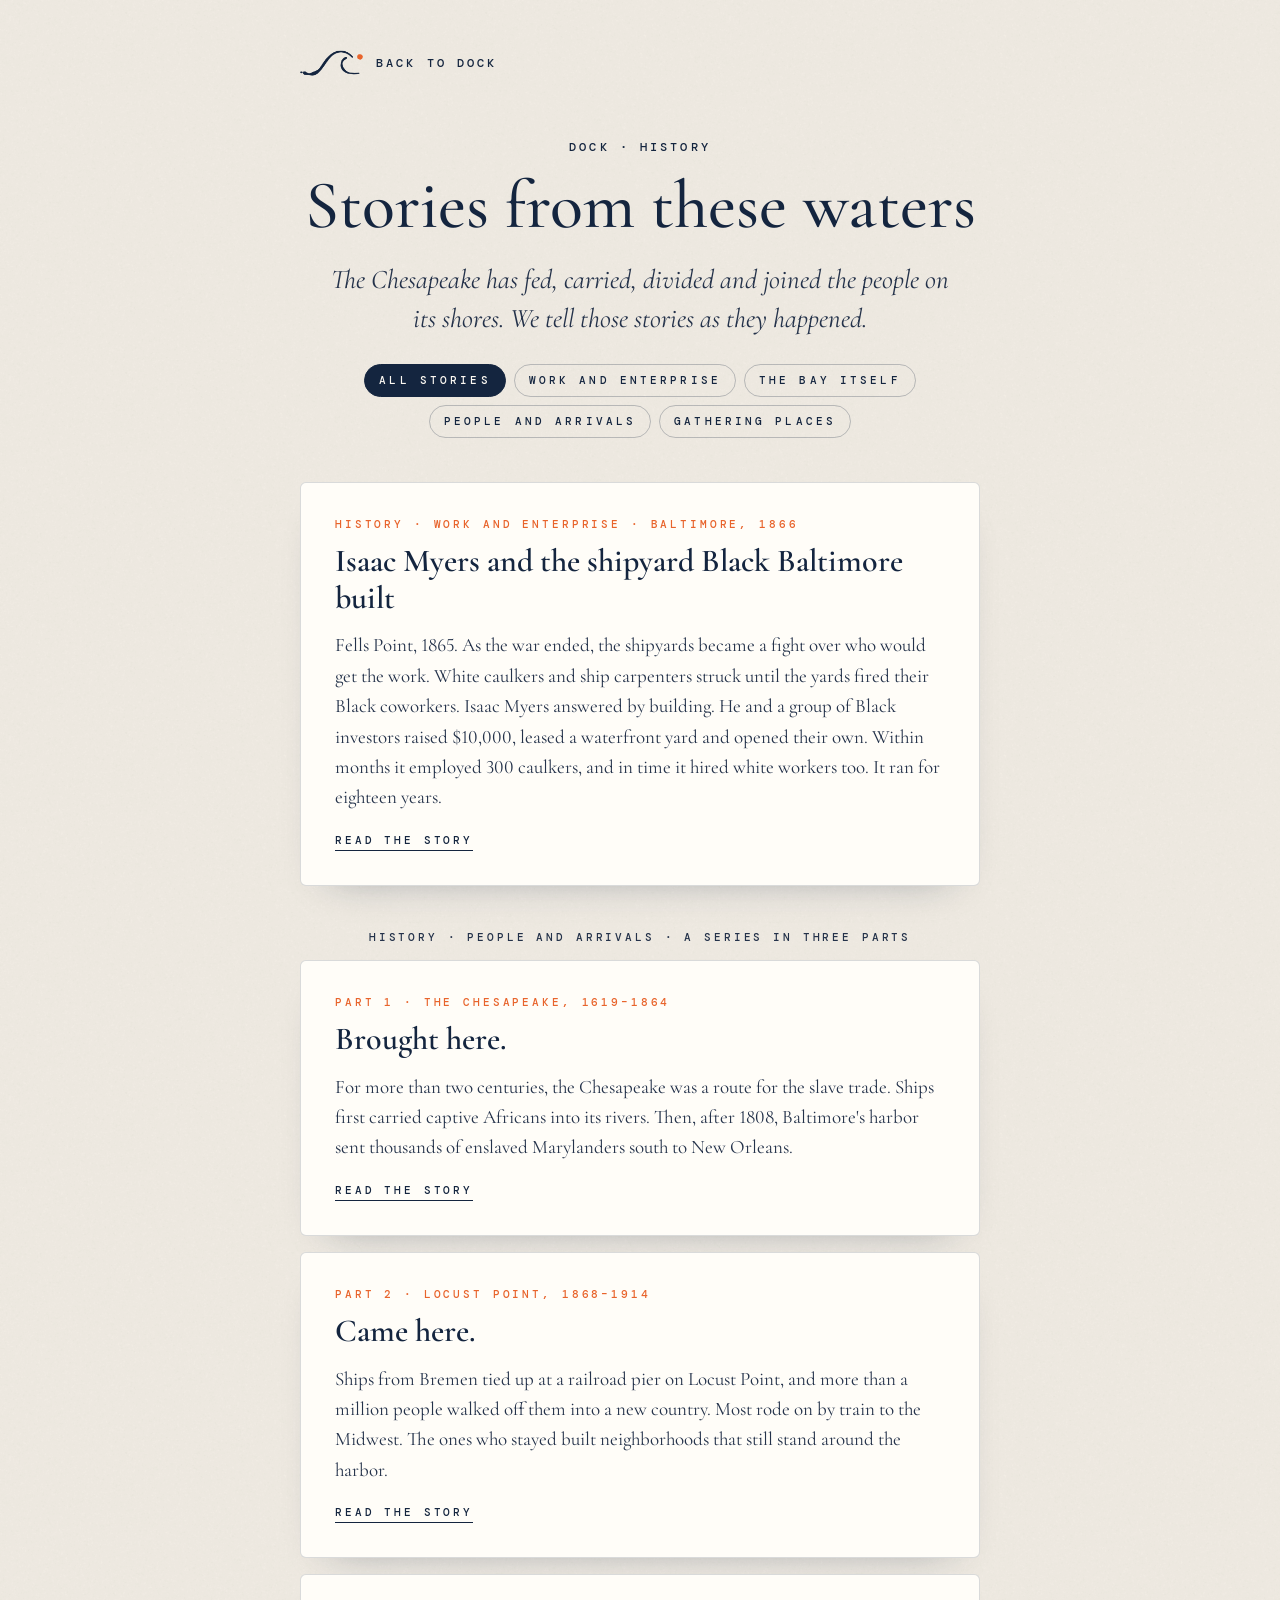
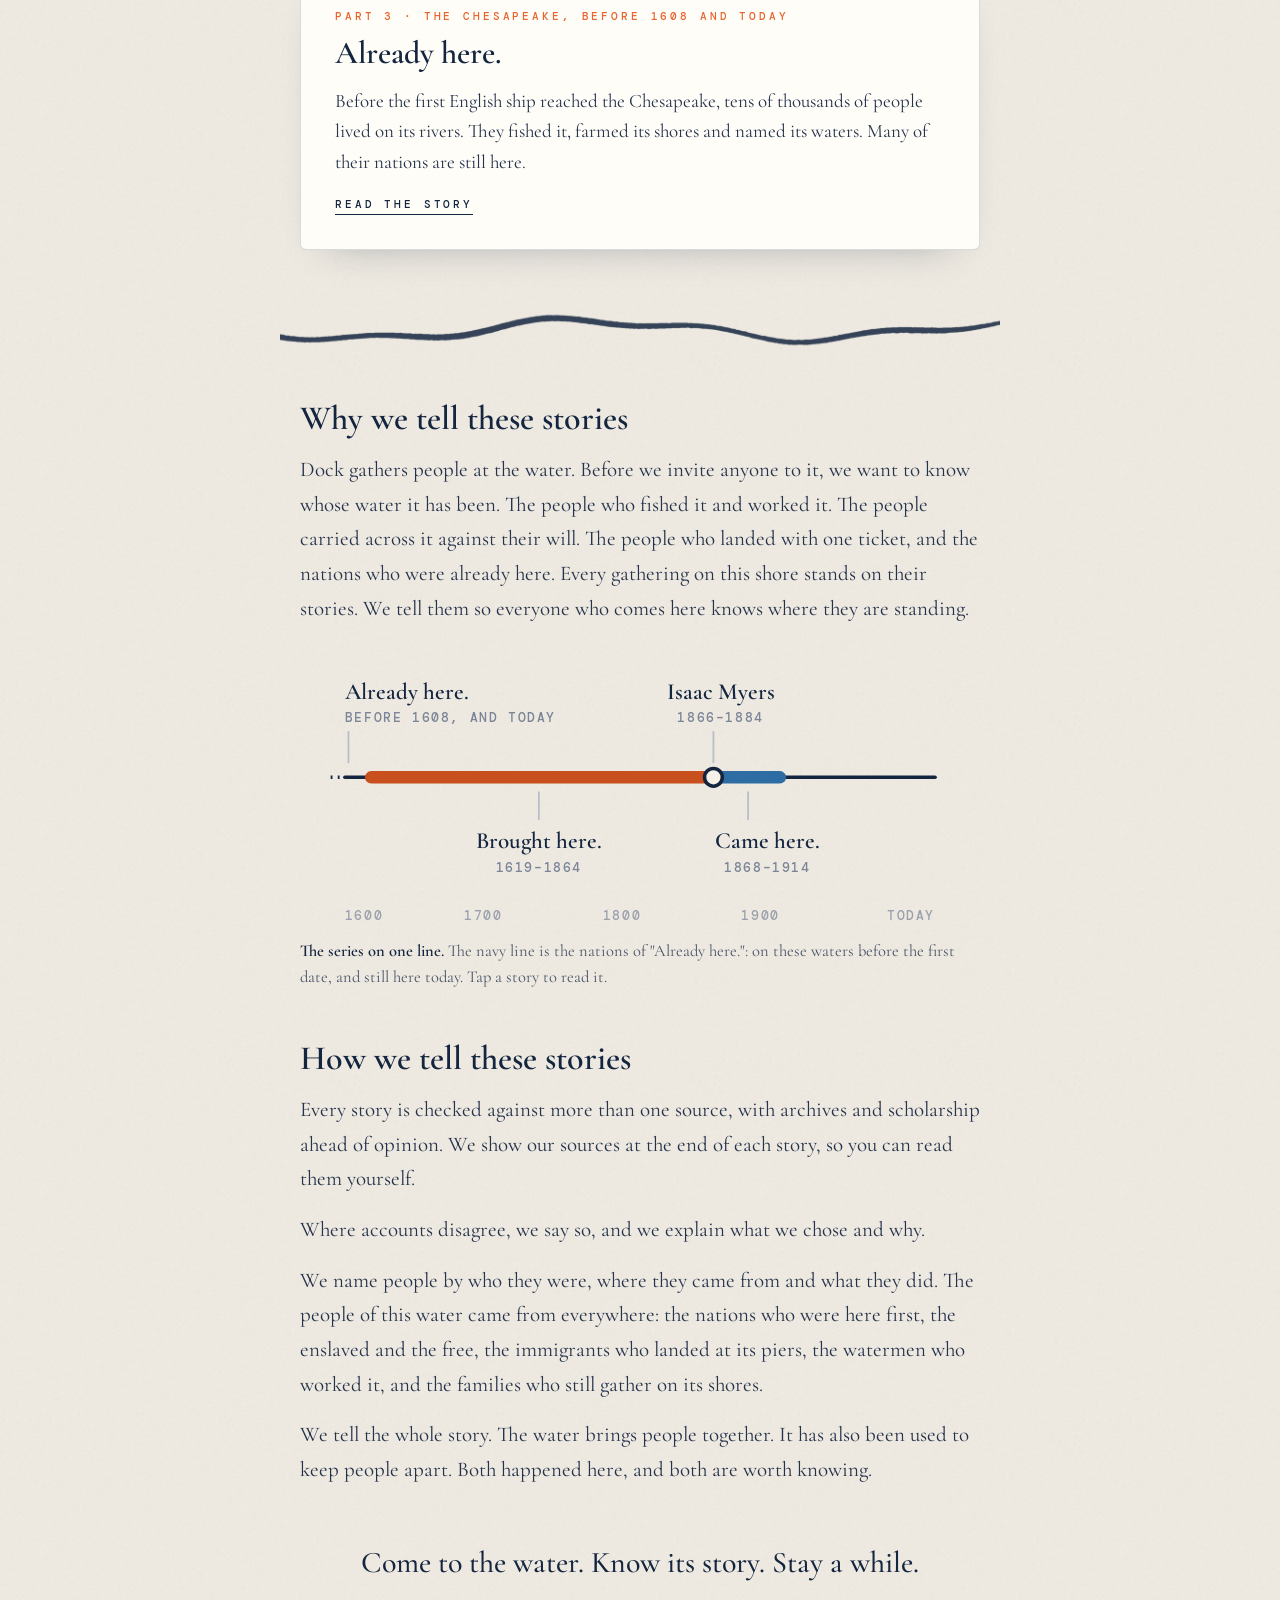
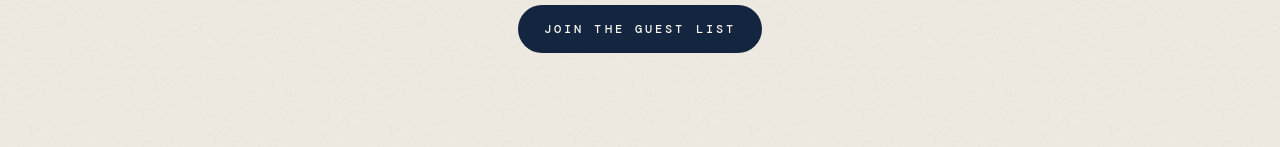
==== commit 2bd3a04d: "Stories index: replace stacked timeline with a single waterline under Why Co-Authored-By: Claude Opu" ====
--- a/stories/index.html
+++ b/stories/index.html
@@ -77,7 +77,6 @@
       <button type="button" data-f="gathering" aria-pressed="false">Gathering places</button>
     </div>
   </header>
-  <figure class="dfig series"><div class="tl" aria-label="The four stories on one timeline"><a class="trow al" href="/stories/already-here"><span class="tname">Already here.</span><span class="ttrack"><span class="tbar" style="left:0.00%;width:99.11%" data-tip="Already here. · Before 1608 and today"></span></span><span class="tlab k">Before 1608 and today</span></a><a class="trow br" href="/stories/brought-here"><span class="tname">Brought here.</span><span class="ttrack"><span class="tbar" style="left:8.67%;width:54.44%" data-tip="Brought here. · 1619–1864"></span></span><span class="tlab k">1619–1864</span></a><a class="trow my" href="/stories/isaac-myers"><span class="tname">Isaac Myers</span><span class="ttrack"><span class="tbar" style="left:63.56%;width:4.00%" data-tip="Isaac Myers · The yard, 1866–1884"></span></span><span class="tlab k">The yard, 1866–1884</span></a><a class="trow ca" href="/stories/came-here"><span class="tname">Came here.</span><span class="ttrack"><span class="tbar" style="left:64.00%;width:10.22%" data-tip="Came here. · 1868–1914"></span></span><span class="tlab k">1868–1914</span></a><div class="taxis k"><span style="left:4.44%">1600</span><span style="left:26.67%">1700</span><span style="left:48.89%">1800</span><span style="left:71.11%">1900</span><span style="left:93.33%">2000</span></div></div><figcaption><b>The stories on one timeline.</b> Tap a story to read it.</figcaption></figure>
 
 
   <div class="list" id="list">
@@ -119,6 +118,7 @@
   <section class="how">
     <h2>Why we tell these stories</h2>
     <p>Dock gathers people at the water. Before we invite anyone to it, we want to know whose water it has been. The people who fished it and worked it. The people carried across it against their will. The people who landed with one ticket, and the nations who were already here. Every gathering on this shore stands on their stories. We tell them so everyone who comes here knows where they are standing.</p>
+    <figure class="dfig wl"><svg viewBox="0 0 360 150" role="img" aria-labelledby="wl-t" xmlns="http://www.w3.org/2000/svg"><title id="wl-t">The stories on one line, from 1600 to today. Already here spans the whole line. Brought here covers 1619 to 1864. Isaac Myers's yard opened in 1866. Came here covers 1868 to 1914.</title><line x1="14" y1="66" x2="346" y2="66" stroke="#14253F" stroke-width="2" stroke-linecap="round"/><path d="M6,66 l8,0" stroke="#14253F" stroke-width="2" stroke-dasharray="1 3"/><line x1="28.8" y1="66" x2="219.7" y2="66" stroke="#C8501F" stroke-width="7" stroke-linecap="round"/><line x1="222.9" y1="66" x2="258.7" y2="66" stroke="#2E6DA4" stroke-width="7" stroke-linecap="round"/><circle cx="221.3" cy="66" r="5" fill="#F6F1E8" stroke="#14253F" stroke-width="2"/><line x1="16.0" y1="58" x2="16.0" y2="40" stroke="#B8BEC8" stroke-width="1"/><a href="/stories/already-here"><text x="14.0" y="22.0" font-size="13" text-anchor="start" fill="#14253F" style="font-family:'Cormorant Garamond',Georgia,serif;font-weight:600" >Already here.</text><text x="14.0" y="35.0" font-size="7.5" text-anchor="start" fill="#7A8597" style="font-family:'DM Mono',ui-monospace,monospace;font-weight:500;letter-spacing:.12em;text-transform:uppercase" >Before 1608, and today</text></a><line x1="123.1" y1="74" x2="123.1" y2="90" stroke="#B8BEC8" stroke-width="1"/><a href="/stories/brought-here"><text x="123.1" y="106.0" font-size="13" text-anchor="middle" fill="#14253F" style="font-family:'Cormorant Garamond',Georgia,serif;font-weight:600" >Brought here.</text><text x="123.1" y="119.0" font-size="7.5" text-anchor="middle" fill="#7A8597" style="font-family:'DM Mono',ui-monospace,monospace;font-weight:500;letter-spacing:.12em;text-transform:uppercase" >1619–1864</text></a><line x1="221.3" y1="58" x2="221.3" y2="40" stroke="#B8BEC8" stroke-width="1"/><a href="/stories/isaac-myers"><text x="225.3" y="22.0" font-size="13" text-anchor="middle" fill="#14253F" style="font-family:'Cormorant Garamond',Georgia,serif;font-weight:600" >Isaac Myers</text><text x="225.3" y="35.0" font-size="7.5" text-anchor="middle" fill="#7A8597" style="font-family:'DM Mono',ui-monospace,monospace;font-weight:500;letter-spacing:.12em;text-transform:uppercase" >1866–1884</text></a><line x1="240.8" y1="74" x2="240.8" y2="90" stroke="#B8BEC8" stroke-width="1"/><a href="/stories/came-here"><text x="251.7" y="106.0" font-size="13" text-anchor="middle" fill="#14253F" style="font-family:'Cormorant Garamond',Georgia,serif;font-weight:600" >Came here.</text><text x="251.7" y="119.0" font-size="7.5" text-anchor="middle" fill="#7A8597" style="font-family:'DM Mono',ui-monospace,monospace;font-weight:500;letter-spacing:.12em;text-transform:uppercase" >1868–1914</text></a><text x="14.0" y="146.0" font-size="7.5" text-anchor="start" fill="#9AA1AD" style="font-family:'DM Mono',ui-monospace,monospace;font-weight:500;letter-spacing:.12em;text-transform:uppercase" >1600</text><text x="91.9" y="146.0" font-size="7.5" text-anchor="middle" fill="#9AA1AD" style="font-family:'DM Mono',ui-monospace,monospace;font-weight:500;letter-spacing:.12em;text-transform:uppercase" >1700</text><text x="169.9" y="146.0" font-size="7.5" text-anchor="middle" fill="#9AA1AD" style="font-family:'DM Mono',ui-monospace,monospace;font-weight:500;letter-spacing:.12em;text-transform:uppercase" >1800</text><text x="247.8" y="146.0" font-size="7.5" text-anchor="middle" fill="#9AA1AD" style="font-family:'DM Mono',ui-monospace,monospace;font-weight:500;letter-spacing:.12em;text-transform:uppercase" >1900</text><text x="346.0" y="146.0" font-size="7.5" text-anchor="end" fill="#9AA1AD" style="font-family:'DM Mono',ui-monospace,monospace;font-weight:500;letter-spacing:.12em;text-transform:uppercase" >Today</text></svg><figcaption><b>The series on one line.</b> The navy line is the nations of "Already here.": on these waters before the first date, and still here today. Tap a story to read it.</figcaption></figure>
   </section>
 
   <section class="how">
--- a/assets/figures.css
+++ b/assets/figures.css
@@ -58,3 +58,11 @@
 /* tooltip */
 .dtip{position:absolute;z-index:30;pointer-events:none;background:#14253F;color:#FBF8F2;font-family:'DM Mono',monospace;font-size:11.5px;letter-spacing:.06em;padding:7px 10px;border-radius:5px;white-space:nowrap;opacity:0;transition:opacity .12s}
 .dtip.on{opacity:1}
+.dfig.photo img{display:block;width:100%;height:auto;border-radius:6px;border:1px solid rgba(20,37,63,.18);filter:sepia(.08)}
+.dfig.portrait{max-width:260px;margin-left:auto;margin-right:auto}
+.dfig.pair .imgs{display:grid;grid-template-columns:1fr 1fr;gap:10px}
+@media (max-width:560px){.dfig.pair .imgs{grid-template-columns:1fr}}
+.dfig figcaption a{color:inherit;text-underline-offset:3px}
+.dfig.wl svg{border:0;background:transparent;border-radius:0;max-width:640px;margin:0 auto}
+.dfig.wl a text{cursor:pointer}
+.dfig.wl a:hover text{text-decoration:underline}
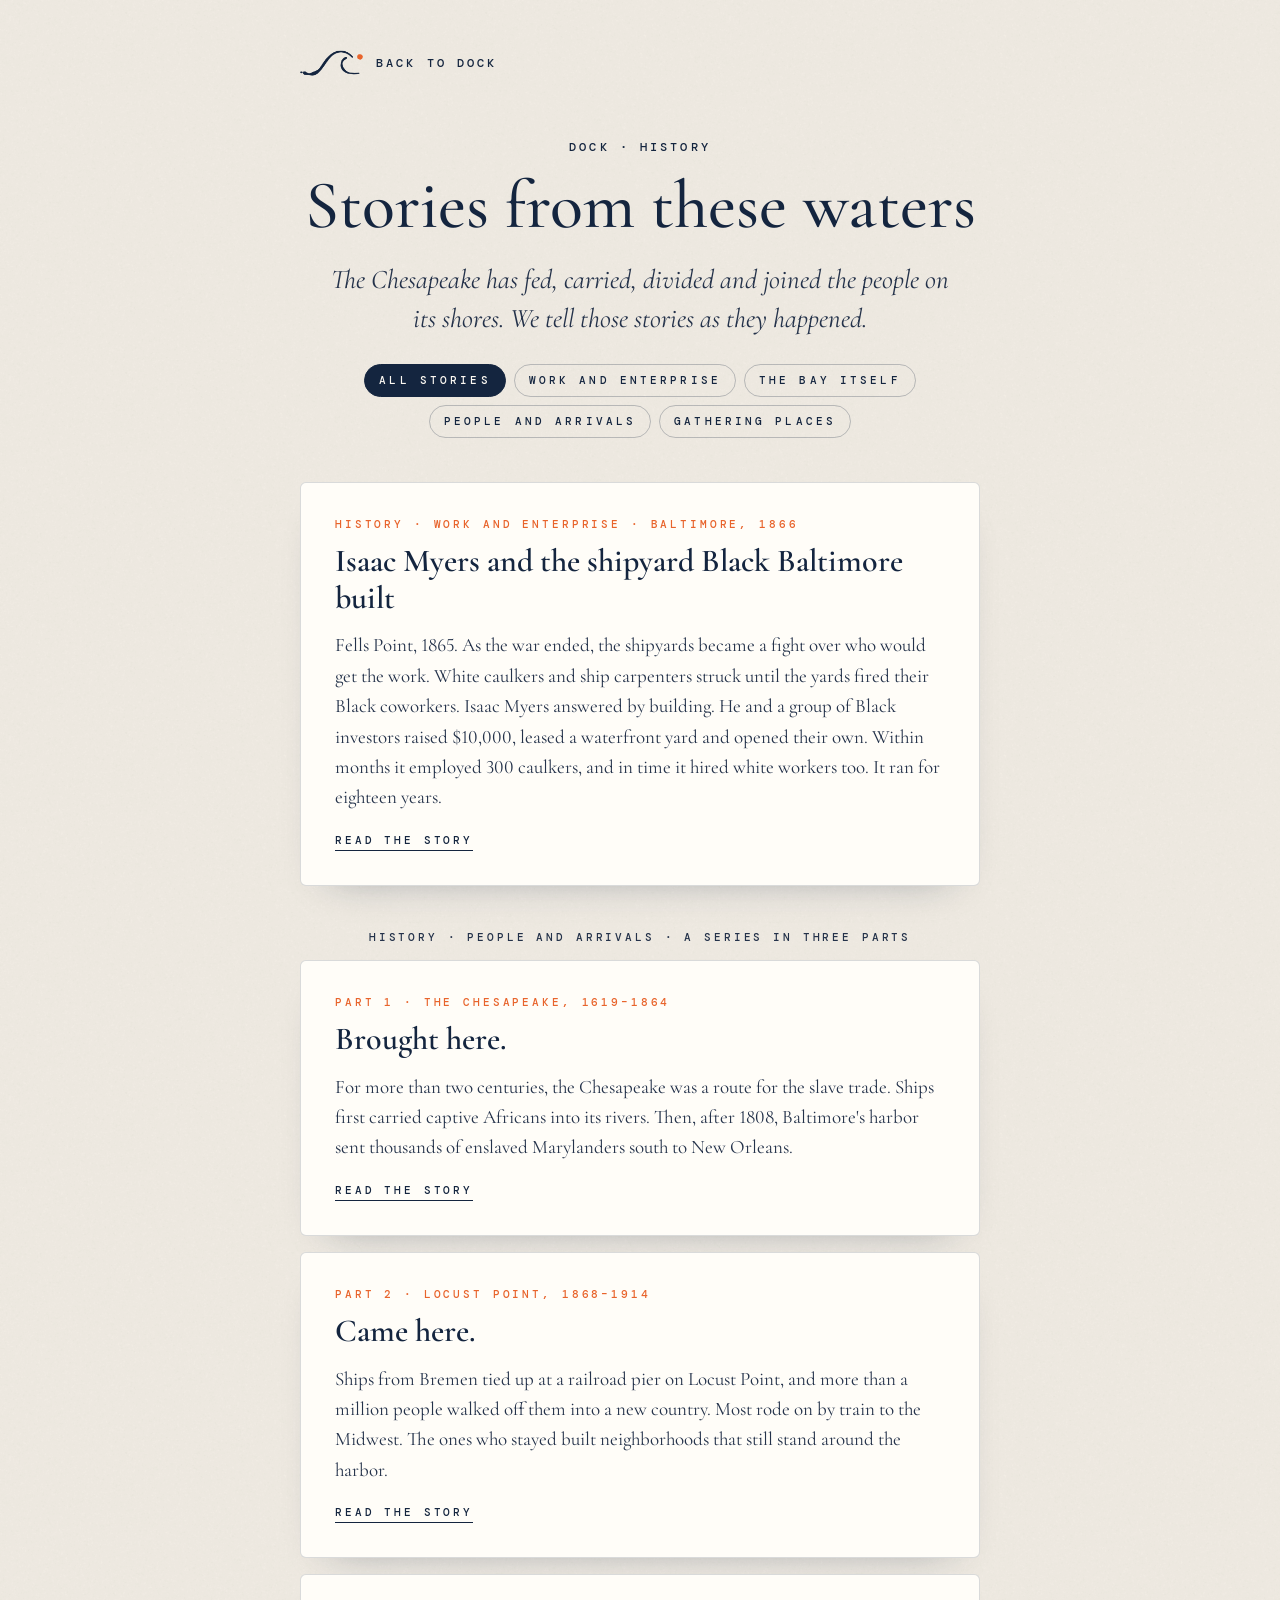
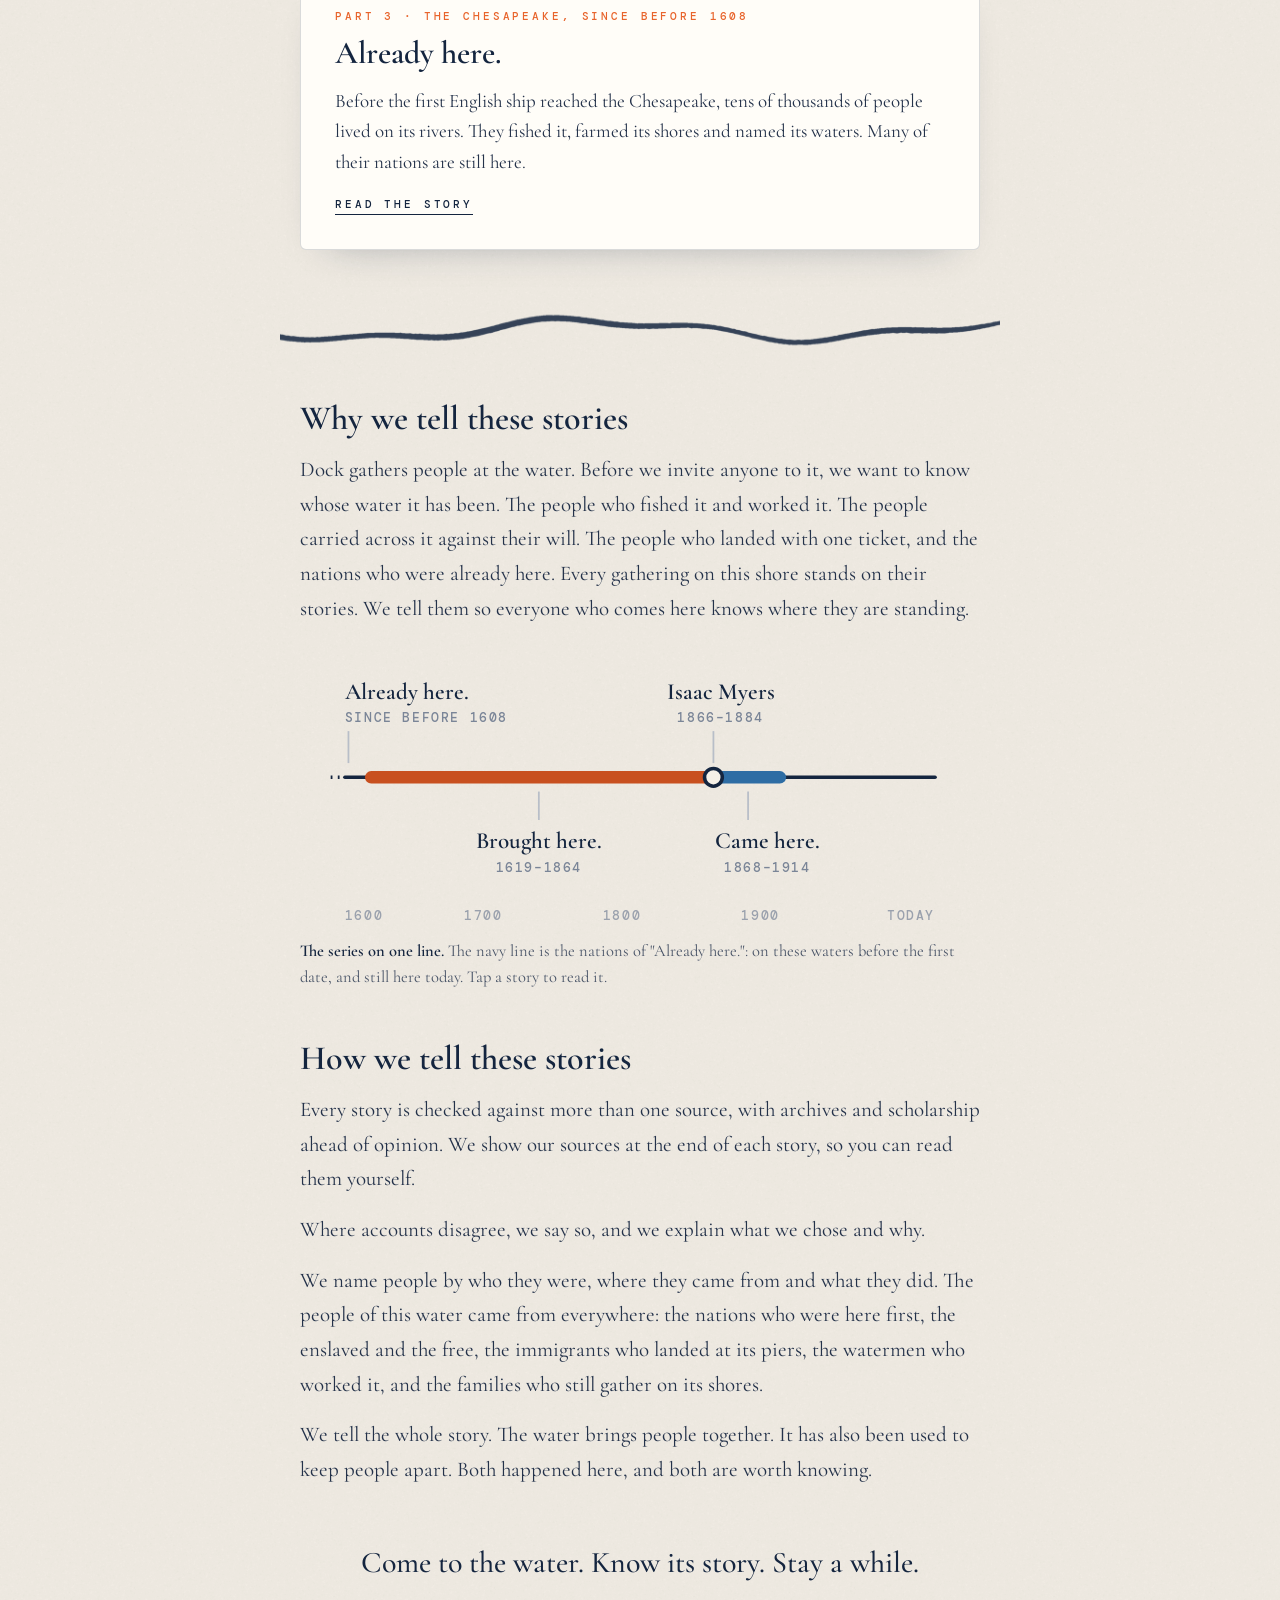
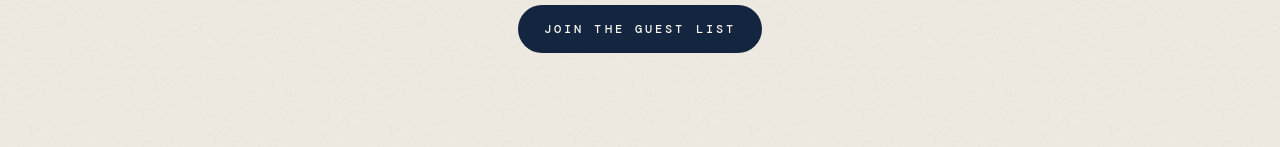
==== commit ee2610fa: "Already here: label as Since before 1608 Co-Authored-By: Claude Opus 5.5 <noreply@anthropic.com> Cla" ====
--- a/stories/index.html
+++ b/stories/index.html
@@ -103,7 +103,7 @@
     <span class="k go">Read the story</span>
   </a>
   <a class="storycard" href="/stories/already-here">
-    <span class="k tag"><span style="white-space:nowrap">Part 3 · The Chesapeake,</span> <span style="white-space:nowrap">before 1608 and today</span></span>
+    <span class="k tag"><span style="white-space:nowrap">Part 3 · The Chesapeake,</span> <span style="white-space:nowrap">since before 1608</span></span>
     <span class="t">Already here.</span>
     <span class="x">Before the first English ship reached the Chesapeake, tens of thousands of people lived on its rivers. They fished it, farmed its shores and named its waters. Many of their nations are still here.</span>
     <span class="k go">Read the story</span>
@@ -118,7 +118,7 @@
   <section class="how">
     <h2>Why we tell these stories</h2>
     <p>Dock gathers people at the water. Before we invite anyone to it, we want to know whose water it has been. The people who fished it and worked it. The people carried across it against their will. The people who landed with one ticket, and the nations who were already here. Every gathering on this shore stands on their stories. We tell them so everyone who comes here knows where they are standing.</p>
-    <figure class="dfig wl"><svg viewBox="0 0 360 150" role="img" aria-labelledby="wl-t" xmlns="http://www.w3.org/2000/svg"><title id="wl-t">The stories on one line, from 1600 to today. Already here spans the whole line. Brought here covers 1619 to 1864. Isaac Myers's yard opened in 1866. Came here covers 1868 to 1914.</title><line x1="14" y1="66" x2="346" y2="66" stroke="#14253F" stroke-width="2" stroke-linecap="round"/><path d="M6,66 l8,0" stroke="#14253F" stroke-width="2" stroke-dasharray="1 3"/><line x1="28.8" y1="66" x2="219.7" y2="66" stroke="#C8501F" stroke-width="7" stroke-linecap="round"/><line x1="222.9" y1="66" x2="258.7" y2="66" stroke="#2E6DA4" stroke-width="7" stroke-linecap="round"/><circle cx="221.3" cy="66" r="5" fill="#F6F1E8" stroke="#14253F" stroke-width="2"/><line x1="16.0" y1="58" x2="16.0" y2="40" stroke="#B8BEC8" stroke-width="1"/><a href="/stories/already-here"><text x="14.0" y="22.0" font-size="13" text-anchor="start" fill="#14253F" style="font-family:'Cormorant Garamond',Georgia,serif;font-weight:600" >Already here.</text><text x="14.0" y="35.0" font-size="7.5" text-anchor="start" fill="#7A8597" style="font-family:'DM Mono',ui-monospace,monospace;font-weight:500;letter-spacing:.12em;text-transform:uppercase" >Before 1608, and today</text></a><line x1="123.1" y1="74" x2="123.1" y2="90" stroke="#B8BEC8" stroke-width="1"/><a href="/stories/brought-here"><text x="123.1" y="106.0" font-size="13" text-anchor="middle" fill="#14253F" style="font-family:'Cormorant Garamond',Georgia,serif;font-weight:600" >Brought here.</text><text x="123.1" y="119.0" font-size="7.5" text-anchor="middle" fill="#7A8597" style="font-family:'DM Mono',ui-monospace,monospace;font-weight:500;letter-spacing:.12em;text-transform:uppercase" >1619–1864</text></a><line x1="221.3" y1="58" x2="221.3" y2="40" stroke="#B8BEC8" stroke-width="1"/><a href="/stories/isaac-myers"><text x="225.3" y="22.0" font-size="13" text-anchor="middle" fill="#14253F" style="font-family:'Cormorant Garamond',Georgia,serif;font-weight:600" >Isaac Myers</text><text x="225.3" y="35.0" font-size="7.5" text-anchor="middle" fill="#7A8597" style="font-family:'DM Mono',ui-monospace,monospace;font-weight:500;letter-spacing:.12em;text-transform:uppercase" >1866–1884</text></a><line x1="240.8" y1="74" x2="240.8" y2="90" stroke="#B8BEC8" stroke-width="1"/><a href="/stories/came-here"><text x="251.7" y="106.0" font-size="13" text-anchor="middle" fill="#14253F" style="font-family:'Cormorant Garamond',Georgia,serif;font-weight:600" >Came here.</text><text x="251.7" y="119.0" font-size="7.5" text-anchor="middle" fill="#7A8597" style="font-family:'DM Mono',ui-monospace,monospace;font-weight:500;letter-spacing:.12em;text-transform:uppercase" >1868–1914</text></a><text x="14.0" y="146.0" font-size="7.5" text-anchor="start" fill="#9AA1AD" style="font-family:'DM Mono',ui-monospace,monospace;font-weight:500;letter-spacing:.12em;text-transform:uppercase" >1600</text><text x="91.9" y="146.0" font-size="7.5" text-anchor="middle" fill="#9AA1AD" style="font-family:'DM Mono',ui-monospace,monospace;font-weight:500;letter-spacing:.12em;text-transform:uppercase" >1700</text><text x="169.9" y="146.0" font-size="7.5" text-anchor="middle" fill="#9AA1AD" style="font-family:'DM Mono',ui-monospace,monospace;font-weight:500;letter-spacing:.12em;text-transform:uppercase" >1800</text><text x="247.8" y="146.0" font-size="7.5" text-anchor="middle" fill="#9AA1AD" style="font-family:'DM Mono',ui-monospace,monospace;font-weight:500;letter-spacing:.12em;text-transform:uppercase" >1900</text><text x="346.0" y="146.0" font-size="7.5" text-anchor="end" fill="#9AA1AD" style="font-family:'DM Mono',ui-monospace,monospace;font-weight:500;letter-spacing:.12em;text-transform:uppercase" >Today</text></svg><figcaption><b>The series on one line.</b> The navy line is the nations of "Already here.": on these waters before the first date, and still here today. Tap a story to read it.</figcaption></figure>
+    <figure class="dfig wl"><svg viewBox="0 0 360 150" role="img" aria-labelledby="wl-t" xmlns="http://www.w3.org/2000/svg"><title id="wl-t">The stories on one line, from 1600 to today. Already here spans the whole line. Brought here covers 1619 to 1864. Isaac Myers's yard opened in 1866. Came here covers 1868 to 1914.</title><line x1="14" y1="66" x2="346" y2="66" stroke="#14253F" stroke-width="2" stroke-linecap="round"/><path d="M6,66 l8,0" stroke="#14253F" stroke-width="2" stroke-dasharray="1 3"/><line x1="28.8" y1="66" x2="219.7" y2="66" stroke="#C8501F" stroke-width="7" stroke-linecap="round"/><line x1="222.9" y1="66" x2="258.7" y2="66" stroke="#2E6DA4" stroke-width="7" stroke-linecap="round"/><circle cx="221.3" cy="66" r="5" fill="#F6F1E8" stroke="#14253F" stroke-width="2"/><line x1="16.0" y1="58" x2="16.0" y2="40" stroke="#B8BEC8" stroke-width="1"/><a href="/stories/already-here"><text x="14.0" y="22.0" font-size="13" text-anchor="start" fill="#14253F" style="font-family:'Cormorant Garamond',Georgia,serif;font-weight:600" >Already here.</text><text x="14.0" y="35.0" font-size="7.5" text-anchor="start" fill="#7A8597" style="font-family:'DM Mono',ui-monospace,monospace;font-weight:500;letter-spacing:.12em;text-transform:uppercase" >Since before 1608</text></a><line x1="123.1" y1="74" x2="123.1" y2="90" stroke="#B8BEC8" stroke-width="1"/><a href="/stories/brought-here"><text x="123.1" y="106.0" font-size="13" text-anchor="middle" fill="#14253F" style="font-family:'Cormorant Garamond',Georgia,serif;font-weight:600" >Brought here.</text><text x="123.1" y="119.0" font-size="7.5" text-anchor="middle" fill="#7A8597" style="font-family:'DM Mono',ui-monospace,monospace;font-weight:500;letter-spacing:.12em;text-transform:uppercase" >1619–1864</text></a><line x1="221.3" y1="58" x2="221.3" y2="40" stroke="#B8BEC8" stroke-width="1"/><a href="/stories/isaac-myers"><text x="225.3" y="22.0" font-size="13" text-anchor="middle" fill="#14253F" style="font-family:'Cormorant Garamond',Georgia,serif;font-weight:600" >Isaac Myers</text><text x="225.3" y="35.0" font-size="7.5" text-anchor="middle" fill="#7A8597" style="font-family:'DM Mono',ui-monospace,monospace;font-weight:500;letter-spacing:.12em;text-transform:uppercase" >1866–1884</text></a><line x1="240.8" y1="74" x2="240.8" y2="90" stroke="#B8BEC8" stroke-width="1"/><a href="/stories/came-here"><text x="251.7" y="106.0" font-size="13" text-anchor="middle" fill="#14253F" style="font-family:'Cormorant Garamond',Georgia,serif;font-weight:600" >Came here.</text><text x="251.7" y="119.0" font-size="7.5" text-anchor="middle" fill="#7A8597" style="font-family:'DM Mono',ui-monospace,monospace;font-weight:500;letter-spacing:.12em;text-transform:uppercase" >1868–1914</text></a><text x="14.0" y="146.0" font-size="7.5" text-anchor="start" fill="#9AA1AD" style="font-family:'DM Mono',ui-monospace,monospace;font-weight:500;letter-spacing:.12em;text-transform:uppercase" >1600</text><text x="91.9" y="146.0" font-size="7.5" text-anchor="middle" fill="#9AA1AD" style="font-family:'DM Mono',ui-monospace,monospace;font-weight:500;letter-spacing:.12em;text-transform:uppercase" >1700</text><text x="169.9" y="146.0" font-size="7.5" text-anchor="middle" fill="#9AA1AD" style="font-family:'DM Mono',ui-monospace,monospace;font-weight:500;letter-spacing:.12em;text-transform:uppercase" >1800</text><text x="247.8" y="146.0" font-size="7.5" text-anchor="middle" fill="#9AA1AD" style="font-family:'DM Mono',ui-monospace,monospace;font-weight:500;letter-spacing:.12em;text-transform:uppercase" >1900</text><text x="346.0" y="146.0" font-size="7.5" text-anchor="end" fill="#9AA1AD" style="font-family:'DM Mono',ui-monospace,monospace;font-weight:500;letter-spacing:.12em;text-transform:uppercase" >Today</text></svg><figcaption><b>The series on one line.</b> The navy line is the nations of "Already here.": on these waters before the first date, and still here today. Tap a story to read it.</figcaption></figure>
   </section>
 
   <section class="how">
